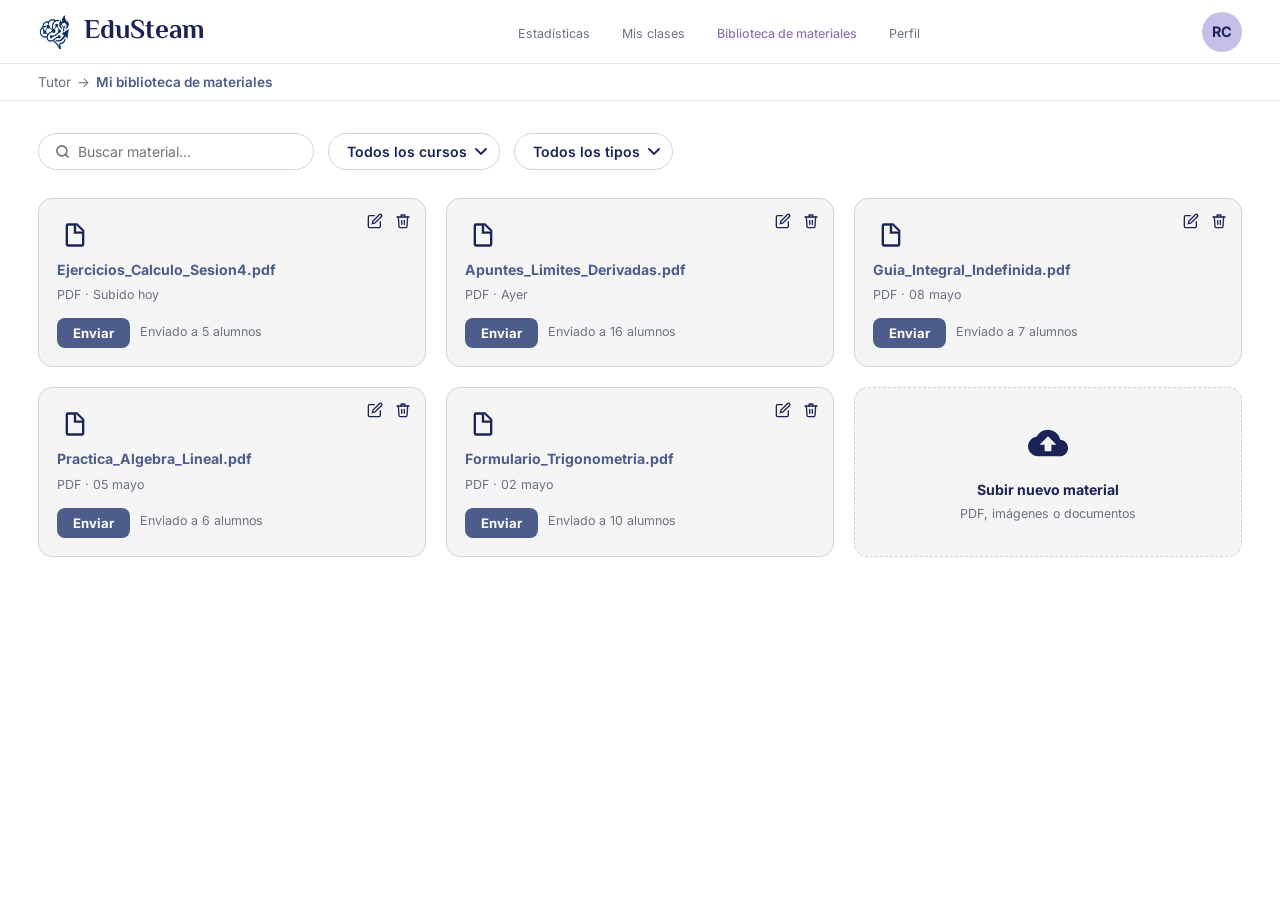
==== biblioteca_materiales.html @ fa5785ae "style: correccion de barra de navegacion" ====
<!DOCTYPE html>
<html lang="es">
<head>
  <meta charset="UTF-8"/>
  <meta name="viewport" content="width=device-width, initial-scale=1.0"/>
  <title>Mi Biblioteca - EduSteam</title>
  <link href="https://fonts.googleapis.com/css2?family=El+Messiri:wght@400;500;600;700&family=Inter:wght@400;500;600;700&display=swap" rel="stylesheet"/>
  <link rel="stylesheet" href="style.css"/>
  <style>
    body { background:#fff; }

    .app-nav {
      display:flex; align-items:center; justify-content:space-between;
      padding:0 clamp(20px,3vw,48px); height:64px;
      border-bottom:1px solid #e5e7eb; background:#fff;
    }
    .app-logo { display:flex; align-items:center; gap:10px; text-decoration:none; }
    .app-logo img { width:36px; height:36px; }
    .app-logo span { font-family:'El Messiri',sans-serif; font-size:1.7rem; font-weight:700; color:#1a2356; }
    .profile-dropdown {
      position:relative;
      display:inline-block;
    }
    .avatar-btn {
      width:40px; height:40px; border-radius:50%;
      background:#c7bfe8; border:none; cursor:pointer;
      font-family:'Inter',sans-serif; font-weight:700; font-size:.9rem; color:#1a2356;
    }
    .profile-menu {
      position:absolute;
      right:0;
      top:calc(100% + 10px);
      min-width:160px;
      background:#fff;
      border:1px solid #e5e7eb;
      border-radius:14px;
      box-shadow:0 16px 40px rgba(15, 23, 42, 0.12);
      overflow:hidden;
      z-index:20;
      display:none;
    }
    .profile-menu.active { display:block; }
    .profile-menu button {
      width:100%;
      border:none;
      background:transparent;
      text-align:left;
      padding:12px 16px;
      font-family:'Inter',sans-serif;
      font-size:.92rem;
      color:#1a2356;
      cursor:pointer;
    }
    .profile-menu button:hover {
      background:#f3f4f6;
    }
    .profile-menu .menu-title {
      font-size:.82rem;
      font-weight:700;
      color:#6b7280;
      padding:12px 16px 4px;
      border-bottom:1px solid #f3f4f6;
      background:#fff;
    }
    .breadcrumb {
      padding:10px clamp(20px,3vw,48px);
      font-size:.85rem; color:#6b7280;
      border-bottom:1px solid #e5e7eb;
    }
    .breadcrumb a { color:#6b7280; text-decoration:none; }
    .breadcrumb span { color:#4C5D8B; font-weight:600; }

    .page-body {
      padding:clamp(16px,2.5vw,36px) clamp(20px,3vw,48px);
    }

    /* filters */
    .filters {
      display:flex; gap:14px; align-items:center; margin-bottom:28px; flex-wrap:wrap;
    }
    .search-box {
      display:flex; align-items:center; gap:8px;
      border:1.5px solid #d1d5db; border-radius:99px;
      padding:9px 16px; background:#fff; min-width:220px;
    }
    .search-box input {
      border:none; outline:none; font-family:'Inter',sans-serif;
      font-size:.88rem; color:#6b7280; background:transparent; width:100%;
    }
    .search-box svg { color:#6b7280; flex-shrink:0; }

    .filter-select {
      border:1.5px solid #d1d5db; border-radius:99px;
      padding:9px 18px; font-family:'Inter',sans-serif;
      font-size:.88rem; font-weight:600; color:#1a2356;
      background:#fff; cursor:pointer; appearance:none;
      padding-right:32px;
      background-image:url("data:image/svg+xml,%3Csvg xmlns='http://www.w3.org/2000/svg' width='12' height='8' fill='none'%3E%3Cpath d='M1 1l5 5 5-5' stroke='%231a2356' stroke-width='1.8' stroke-linecap='round'/%3E%3C/svg%3E");
      background-repeat:no-repeat; background-position:right 12px center;
      outline:none;
    }

    /* grid */
    .materials-grid {
      display:grid; grid-template-columns:repeat(3,1fr); gap:20px;
    }

    .mat-card {
      border:1.5px solid #d1d5db; border-radius:14px;
      padding:18px; background:#F5F5F5;
      position:relative; min-height:160px;
      display:flex; flex-direction:column; gap:8px;
    }

    .mat-actions {
      position:absolute; top:12px; right:12px;
      display:flex; gap:8px;
    }
    .mat-actions button {
      background:none; border:none; cursor:pointer; padding:2px;
      color:#1a2356; font-size:1rem;
    }

    .mat-icon {
      width:36px; height:36px; display:flex; align-items:center;
      justify-content:center; color:#1a2356;
    }

    .mat-name {
      font-size:.88rem; font-weight:700; color:#4C5D8B;
      word-break:break-all; line-height:1.3;
    }
    .mat-meta { font-size:.78rem; color:#6b7280; }

    .btn-enviar {
      display:inline-flex; align-items:center; gap:6px;
      background:#4C5D8B; color:#fff;
      border:none; border-radius:8px;
      padding:7px 16px; font-size:.82rem; font-weight:700;
      cursor:pointer; font-family:'Inter',sans-serif;
      margin-top:4px; width:fit-content;
    }
    .btn-enviar:hover { background:#1a2356; }

    .mat-sent { font-size:.78rem; color:#6b7280; }

    /* upload card */
    .mat-card.upload {
      background:#F5F5F5; border-style:dashed;
      align-items:center; justify-content:center;
      cursor:pointer; text-align:center;
    }
    .upload-icon { color:#1a2356; margin-bottom:6px; }
    .upload-title { font-size:.88rem; font-weight:700; color:#1a2356; }
    .upload-sub { font-size:.78rem; color:#6b7280; }

    @media(max-width:900px){ .materials-grid { grid-template-columns:1fr 1fr; } }
    @media(max-width:580px){ .materials-grid { grid-template-columns:1fr; } }
  </style>
</head>
<body>

  <nav class="app-nav">
    <a class="app-logo" href="index.html">
      <img src="images/logo.png" alt="EduSteam">
      <span>EduSteam</span>

      <div class="bc">
      <ul class="nav-links">
      <li><a href="estadisticas_tutor.html">Estadísticas</a></li>
      <li><a href="clases_tutor.html">Mis clases</a></li>
      <li><a href="biblioteca_materiales.html" class="active">Biblioteca de materiales</a></li>
      <li><a href="perfil_usuario.html">Perfil</a></li>
      </ul>
      </div>

    </a>
    <div class="profile-dropdown">
      <button class="avatar-btn" id="profileButton" aria-haspopup="true" aria-expanded="false">RC</button>
      <div class="profile-menu" id="profileMenu" role="menu" aria-label="Opciones de perfil">
        <div class="menu-title">Seleccionar perfil</div>
        <button type="button" data-profile="Estudiante">Estudiante</button>
        <button type="button" data-profile="Tutor">Tutor</button>
        <button type="button" data-profile="Padre de Familia">Padre de Familia</button>
      </div>
    </div>
  </nav>

  <div class="breadcrumb">
    <a href="buscar_tutores.html">Tutor</a> → <span>Mi biblioteca de materiales</span>
  </div>

  

  <div class="page-body">

    <!-- FILTERS -->
    <div class="filters">
      <div class="search-box">
        <svg width="15" height="15" viewBox="0 0 24 24" fill="none" stroke="currentColor" stroke-width="2.5" stroke-linecap="round">
          <circle cx="11" cy="11" r="8"/><line x1="21" y1="21" x2="16.65" y2="16.65"/>
        </svg>
        <input type="text" placeholder="Buscar material..." oninput="filterCards(this.value)">
      </div>
      <select class="filter-select">
        <option>Todos los cursos</option>
        <option>Cálculo</option>
        <option>Álgebra</option>
        <option>Trigonometría</option>
      </select>
      <select class="filter-select">
        <option>Todos los tipos</option>
        <option>PDF</option>
        <option>Imagen</option>
        <option>Documento</option>
      </select>
    </div>

    <!-- GRID -->
    <div class="materials-grid" id="grid">

      <div class="mat-card" data-name="ejercicios calculo sesion4">
        <div class="mat-actions">
          <button title="Editar" onclick="editarMaterial(this)">
            <svg width="16" height="16" viewBox="0 0 24 24" fill="none" stroke="currentColor" stroke-width="2" stroke-linecap="round"><path d="M11 4H4a2 2 0 0 0-2 2v14a2 2 0 0 0 2 2h14a2 2 0 0 0 2-2v-7"/><path d="M18.5 2.5a2.121 2.121 0 0 1 3 3L12 15l-4 1 1-4 9.5-9.5z"/></svg>
          </button>
          <button title="Eliminar" onclick="eliminarMaterial(this)">
            <svg width="16" height="16" viewBox="0 0 24 24" fill="none" stroke="currentColor" stroke-width="2" stroke-linecap="round"><polyline points="3 6 5 6 21 6"/><path d="M19 6l-1 14a2 2 0 0 1-2 2H8a2 2 0 0 1-2-2L5 6"/><path d="M10 11v6M14 11v6"/><path d="M9 6V4a1 1 0 0 1 1-1h4a1 1 0 0 1 1 1v2"/></svg>
          </button>
        </div>
        <div class="mat-icon">
          <svg width="28" height="28" viewBox="0 0 24 24" fill="currentColor"><path d="M14 2H6a2 2 0 0 0-2 2v16a2 2 0 0 0 2 2h12a2 2 0 0 0 2-2V8l-6-6zm-1 1.5L18.5 9H13V3.5zM6 20V4h5v7h7v9H6z"/></svg>
        </div>
        <div class="mat-name">Ejercicios_Calculo_Sesion4.pdf</div>
        <div class="mat-meta">PDF · Subido hoy</div>
        <div style="display:flex;align-items:center;gap:10px;margin-top:4px;">
          <button class="btn-enviar">Enviar</button>
          <span class="mat-sent">Enviado a 5 alumnos</span>
        </div>
      </div>

      <div class="mat-card" data-name="apuntes limites derivadas">
        <div class="mat-actions">
          <button title="Editar" onclick="editarMaterial(this)">
            <svg width="16" height="16" viewBox="0 0 24 24" fill="none" stroke="currentColor" stroke-width="2" stroke-linecap="round"><path d="M11 4H4a2 2 0 0 0-2 2v14a2 2 0 0 0 2 2h14a2 2 0 0 0 2-2v-7"/><path d="M18.5 2.5a2.121 2.121 0 0 1 3 3L12 15l-4 1 1-4 9.5-9.5z"/></svg>
          </button>
          <button title="Eliminar" onclick="eliminarMaterial(this)">
            <svg width="16" height="16" viewBox="0 0 24 24" fill="none" stroke="currentColor" stroke-width="2" stroke-linecap="round"><polyline points="3 6 5 6 21 6"/><path d="M19 6l-1 14a2 2 0 0 1-2 2H8a2 2 0 0 1-2-2L5 6"/><path d="M10 11v6M14 11v6"/><path d="M9 6V4a1 1 0 0 1 1-1h4a1 1 0 0 1 1 1v2"/></svg>
          </button>
        </div>
        <div class="mat-icon">
          <svg width="28" height="28" viewBox="0 0 24 24" fill="currentColor"><path d="M14 2H6a2 2 0 0 0-2 2v16a2 2 0 0 0 2 2h12a2 2 0 0 0 2-2V8l-6-6zm-1 1.5L18.5 9H13V3.5zM6 20V4h5v7h7v9H6z"/></svg>
        </div>
        <div class="mat-name">Apuntes_Limites_Derivadas.pdf</div>
        <div class="mat-meta">PDF · Ayer</div>
        <div style="display:flex;align-items:center;gap:10px;margin-top:4px;">
          <button class="btn-enviar">Enviar</button>
          <span class="mat-sent">Enviado a 16 alumnos</span>
        </div>
      </div>

      <div class="mat-card" data-name="guia integral indefinida">
        <div class="mat-actions">
          <button title="Editar">
            <svg width="16" height="16" viewBox="0 0 24 24" fill="none" stroke="currentColor" stroke-width="2" stroke-linecap="round"><path d="M11 4H4a2 2 0 0 0-2 2v14a2 2 0 0 0 2 2h14a2 2 0 0 0 2-2v-7"/><path d="M18.5 2.5a2.121 2.121 0 0 1 3 3L12 15l-4 1 1-4 9.5-9.5z"/></svg>
          </button>
          <button title="Eliminar">
            <svg width="16" height="16" viewBox="0 0 24 24" fill="none" stroke="currentColor" stroke-width="2" stroke-linecap="round"><polyline points="3 6 5 6 21 6"/><path d="M19 6l-1 14a2 2 0 0 1-2 2H8a2 2 0 0 1-2-2L5 6"/><path d="M10 11v6M14 11v6"/><path d="M9 6V4a1 1 0 0 1 1-1h4a1 1 0 0 1 1 1v2"/></svg>
          </button>
        </div>
        <div class="mat-icon">
          <svg width="28" height="28" viewBox="0 0 24 24" fill="currentColor"><path d="M14 2H6a2 2 0 0 0-2 2v16a2 2 0 0 0 2 2h12a2 2 0 0 0 2-2V8l-6-6zm-1 1.5L18.5 9H13V3.5zM6 20V4h5v7h7v9H6z"/></svg>
        </div>
        <div class="mat-name">Guia_Integral_Indefinida.pdf</div>
        <div class="mat-meta">PDF · 08 mayo</div>
        <div style="display:flex;align-items:center;gap:10px;margin-top:4px;">
          <button class="btn-enviar">Enviar</button>
          <span class="mat-sent">Enviado a 7 alumnos</span>
        </div>
      </div>

      <div class="mat-card" data-name="practica algebra lineal">
        <div class="mat-actions">
          <button title="Editar" onclick="editarMaterial(this)">
            <svg width="16" height="16" viewBox="0 0 24 24" fill="none" stroke="currentColor" stroke-width="2" stroke-linecap="round"><path d="M11 4H4a2 2 0 0 0-2 2v14a2 2 0 0 0 2 2h14a2 2 0 0 0 2-2v-7"/><path d="M18.5 2.5a2.121 2.121 0 0 1 3 3L12 15l-4 1 1-4 9.5-9.5z"/></svg>
          </button>
          <button title="Eliminar" onclick="eliminarMaterial(this)">
            <svg width="16" height="16" viewBox="0 0 24 24" fill="none" stroke="currentColor" stroke-width="2" stroke-linecap="round"><polyline points="3 6 5 6 21 6"/><path d="M19 6l-1 14a2 2 0 0 1-2 2H8a2 2 0 0 1-2-2L5 6"/><path d="M10 11v6M14 11v6"/><path d="M9 6V4a1 1 0 0 1 1-1h4a1 1 0 0 1 1 1v2"/></svg>
          </button>
        </div>
        <div class="mat-icon">
          <svg width="28" height="28" viewBox="0 0 24 24" fill="currentColor"><path d="M14 2H6a2 2 0 0 0-2 2v16a2 2 0 0 0 2 2h12a2 2 0 0 0 2-2V8l-6-6zm-1 1.5L18.5 9H13V3.5zM6 20V4h5v7h7v9H6z"/></svg>
        </div>
        <div class="mat-name">Practica_Algebra_Lineal.pdf</div>
        <div class="mat-meta">PDF · 05 mayo</div>
        <div style="display:flex;align-items:center;gap:10px;margin-top:4px;">
          <button class="btn-enviar">Enviar</button>
          <span class="mat-sent">Enviado a 6 alumnos</span>
        </div>
      </div>

      <div class="mat-card" data-name="formulario trigonometria">
        <div class="mat-actions">
          <button title="Editar" onclick="editarMaterial(this)">
            <svg width="16" height="16" viewBox="0 0 24 24" fill="none" stroke="currentColor" stroke-width="2" stroke-linecap="round"><path d="M11 4H4a2 2 0 0 0-2 2v14a2 2 0 0 0 2 2h14a2 2 0 0 0 2-2v-7"/><path d="M18.5 2.5a2.121 2.121 0 0 1 3 3L12 15l-4 1 1-4 9.5-9.5z"/></svg>
          </button>
          <button title="Eliminar" onclick="eliminarMaterial(this)">
            <svg width="16" height="16" viewBox="0 0 24 24" fill="none" stroke="currentColor" stroke-width="2" stroke-linecap="round"><polyline points="3 6 5 6 21 6"/><path d="M19 6l-1 14a2 2 0 0 1-2 2H8a2 2 0 0 1-2-2L5 6"/><path d="M10 11v6M14 11v6"/><path d="M9 6V4a1 1 0 0 1 1-1h4a1 1 0 0 1 1 1v2"/></svg>
          </button>
        </div>
        <div class="mat-icon">
          <svg width="28" height="28" viewBox="0 0 24 24" fill="currentColor"><path d="M14 2H6a2 2 0 0 0-2 2v16a2 2 0 0 0 2 2h12a2 2 0 0 0 2-2V8l-6-6zm-1 1.5L18.5 9H13V3.5zM6 20V4h5v7h7v9H6z"/></svg>
        </div>
        <div class="mat-name">Formulario_Trigonometria.pdf</div>
        <div class="mat-meta">PDF · 02 mayo</div>
        <div style="display:flex;align-items:center;gap:10px;margin-top:4px;">
          <button class="btn-enviar">Enviar</button>
          <span class="mat-sent">Enviado a 10 alumnos</span>
        </div>
      </div>

      <!-- upload card -->
      <div class="mat-card upload" onclick="document.getElementById('fileInput').click()">
        <div class="upload-icon">
          <svg width="40" height="40" viewBox="0 0 24 24" fill="currentColor">
            <path d="M19.35 10.04A7.49 7.49 0 0 0 12 4C9.11 4 6.6 5.64 5.35 8.04A5.994 5.994 0 0 0 0 14c0 3.31 2.69 6 6 6h13c2.76 0 5-2.24 5-5 0-2.64-2.05-4.78-4.65-4.96zM14 13v4h-4v-4H7l5-5 5 5h-3z"/>
          </svg>
        </div>
        <div class="upload-title">Subir nuevo material</div>
        <div class="upload-sub">PDF, imágenes o documentos</div>
        <input type="file" id="fileInput" style="display:none" accept=".pdf,.doc,.docx,.jpg,.png">
      </div>

    </div>
  </div>

  <script>
    function filterCards(q) {
      document.querySelectorAll('.mat-card:not(.upload)').forEach(card => {
        const name = card.dataset.name || '';
        card.style.display = name.includes(q.toLowerCase()) ? '' : 'none';
      });
    }
    function editarMaterial(btn) {
      const card = btn.closest('.mat-card');
      const nameEl = card.querySelector('.mat-name');
      const nuevo = prompt('Nuevo nombre:', nameEl.textContent);
      if (nuevo && nuevo.trim()) nameEl.textContent = nuevo.trim();
    }
    function eliminarMaterial(btn) {
      const card = btn.closest('.mat-card');
      const nombre = card.querySelector('.mat-name').textContent;
      if (confirm('¿Eliminar "' + nombre + '"?')) {
        card.style.transition = 'opacity .3s';
        card.style.opacity = '0';
        setTimeout(() => card.remove(), 300);
      }
    }

    const profileButton = document.getElementById('profileButton');
    const profileMenu = document.getElementById('profileMenu');

    if (profileButton && profileMenu) {
      profileButton.addEventListener('click', (event) => {
        event.stopPropagation();
        const expanded = profileButton.getAttribute('aria-expanded') === 'true';
        profileButton.setAttribute('aria-expanded', String(!expanded));
        profileMenu.classList.toggle('active');
      });

      const profileItems = profileMenu.querySelectorAll('button[data-profile]');
      profileItems.forEach((item) => {
        item.addEventListener('click', selectProfile);
      });

      document.addEventListener('click', (event) => {
        if (!profileMenu.classList.contains('active')) return;
        if (!profileButton.contains(event.target) && !profileMenu.contains(event.target)) {
          profileMenu.classList.remove('active');
          profileButton.setAttribute('aria-expanded', 'false');
        }
      });
    }

    function selectProfile(event) {
      const profile = event.currentTarget.dataset.profile;
      if (!profile) return;
      const targetPages = {
        'Estudiante': 'progreso.html',
        'Tutor': 'estadisticas_tutor.html',
        'Padre de Familia': 'seguimiento_padre.html'
      };
      profileMenu.classList.remove('active');
      profileButton.setAttribute('aria-expanded', 'false');
      const targetPage = targetPages[profile];
      if (targetPage) {
        window.location.href = targetPage;
      }
    }
  </script>

</body>
</html>
---- style.css ----
*, *::before, *::after {
    box-sizing: border-box;
    margin: 0;
    padding: 0;
}

body {
    font-family: 'Inter', sans-serif;
    background: #fff;
    color: #1a2356;
}

    *, *::before, *::after { box-sizing: border-box; margin: 0; padding: 0; }

    body {
      font-family: 'Inter', sans-serif;
      background: #fff;
      color: #1a2356;
    }

    /* ─── NAVBAR ─── */
    nav {
      display: flex;
      align-items: center;
      justify-content: space-between;
      padding: 0 clamp(24px, 3.5vw, 80px);
      height: clamp(60px, 5vh, 80px);
      border-bottom: 1px solid #e5e7eb;
      background: #fff;
    }

    .logo {
      display: flex;
      align-items: center;
      gap: clamp(8px, 0.6vw, 14px);
      text-decoration: none;
    }

    .logo-icon {
      width: clamp(32px, 2.5vw, 52px);
      height: clamp(32px, 2.5vw, 52px);
    }

    .logo-text {
      font-family: 'El Messiri', sans-serif;
      font-size: clamp(2rem, 2vw, 2.2rem);
      font-weight: 700;
      color: #1a2356;
    }

    .nav-links {
      display: flex;
      align-items: center;
      gap: clamp(20px, 2.5vw, 52px);
      list-style: none;
    }

    .nav-links a {
      text-decoration: none;
      font-size: clamp(0.78rem, 0.85vw, 1.05rem);
      font-weight: 400;
      color: #6b7280;
      transition: color .2s;
    }

    .nav-links a.active { color: #9176AB; font-weight: 500; }
    .nav-links a:hover { color: #1a2356; }

    .btn-login {
      background: #4C5D8B;
      color: #fff;
      border: none;
      padding: clamp(8px, 0.6vw, 14px) clamp(16px, 1.5vw, 34px);
      border-radius: clamp(6px, 0.5vw, 10px);
      font-size: clamp(0.78rem, 0.85vw, 1.05rem);
      font-weight: 500;
      cursor: pointer;
      font-family: 'Inter', sans-serif;
    }

    /* ─── HERO SECTION ─── */
    .hero-section {
      display: flex;
      align-items: flex-start;
      padding: clamp(28px, 3.5vw, 72px) clamp(24px, 3.5vw, 80px) clamp(16px, 1.8vw, 36px);
      gap: clamp(20px, 2.5vw, 56px);
    }

    .hero-text {
      flex: 0 0 auto;
      width: 48%;
      padding-top: clamp(10px, 1.2vw, 28px);
    }

    .hero-line1 {
      font-family: 'El Messiri', sans-serif;
      font-size: clamp(1.5rem, 4vw, 7rem);
      font-weight: 700;
      color: #4C5D8B;
      line-height: 1.1;
      display: block;
    }

    .hero-line2 {
      font-family: 'El Messiri', sans-serif;
      font-size: clamp(7rem, 8vw, 9rem);
      font-weight: 900;
      color: #1B1E47;
      line-height: 0.95;
      display: block;
    }

    .hero-line3 {
      font-family: 'El Messiri', sans-serif;
      font-size: clamp(1.5rem, 4vw, 7rem);
      font-weight: 700;
      color: #4C5D8B;
      line-height: 1.15;
      display: block;
    }

    .hero-line4 {
      font-family: 'El Messiri', sans-serif;
      font-size: clamp(1.5rem, 4vw, 7rem);
      font-weight: 700;
      color: #4C5D8B;
      line-height: 1.15;
      display: block;
    }

    .hero-line5 {
      font-family: 'El Messiri', sans-serif;
      font-size: clamp(7rem, 8vw, 9rem);
      font-weight: 900;
      color: #1B1E47;
      line-height: 1.0;
      display: block;
    }

    .hero-image-wrap {
      flex: 1;
      border-radius: clamp(12px, 1.2vw, 24px);
      overflow: hidden;
    }

    .hero-image-wrap img {
      width: 100%;
      height: clamp(260px, 30vw, 540px);
      object-fit: cover;
      display: block;
      border-radius: clamp(12px, 1.2vw, 24px);
    }

    /* ─── BUTTON ROW ─── */
    .btn-row {
      display: flex;
      justify-content: flex-end;
      padding: clamp(10px, 1vw, 20px) clamp(24px, 3.5vw, 80px) clamp(20px, 2vw, 40px);
    }

    .btn-encontrar {
      background: #9176AB;
      color: #fff;
      border: none;
      padding: clamp(10px, 0.8vw, 18px) clamp(32px, 4vw, 80px);
      border-radius: clamp(8px, 0.6vw, 13px);
      font-size: clamp(0.85rem, 0.9vw, 1.15rem);
      font-weight: 400;
      cursor: pointer;
      font-family: 'Inter', sans-serif;
      letter-spacing: 0.01em;
    }

    /* ─── STATS ROW ─── */
    .stats-row {
      display: flex;
      gap: clamp(10px, 1vw, 22px);
      padding: 0 clamp(24px, 3.5vw, 80px) clamp(28px, 3vw, 64px);
    }
    .breadcrumb-row {
      padding: 20px 50px;
      display: flex;
      align-items: center;
      justify-content: space-between;
    }
    .stat-card {
      flex: 1;
      border: 1.5px solid #EDEDED;
      border-radius: clamp(8px, 0.8vw, 16px);
      padding: clamp(14px, 1.4vw, 28px) clamp(10px, 1vw, 20px);
      text-align: center;
      background: #EDEDED;
    }
    
    .breadcrumb-row {
      border-bottom: 0.5px solid #e2e2e2;
      padding-bottom: 15px;
      margin-bottom: 15px;
    }

    .stat-stars {
      font-size: clamp(1rem, 1.2vw, 1.7rem);
      color: #111;
      margin-bottom: clamp(4px, 0.4vw, 10px);
      display: block;
    }
    .stat-icon {
      font-size: clamp(1.2rem, 1.4vw, 2rem);
      margin-bottom: clamp(4px, 0.4vw, 10px);
      display: block;
      color: #1a2356;
    }

    .stat-icon svg {
      width: clamp(22px, 2vw, 38px);
      height: auto;
    }

    .stat-text {
      font-size: clamp(0.72rem, 0.78vw, 1rem);
      color: #1a2356;
      font-weight: 400;
      line-height: 1.4;
    }

    .stat-value {
      font-size: clamp(0.8rem, 0.9vw, 1.15rem);
      color: #1a2356;
      font-weight: 600;
      display: block;
      margin-bottom: 4px;
    }


    /* ─── RESPONSIVE: tablet ─── */
    @media (max-width: 900px) {
      .hero-section { flex-direction: column; }
      .hero-text { width: 100%; }
      .hero-image-wrap { width: 100%; }
      .stats-row { flex-wrap: wrap; }
      .stat-card { flex: 1 1 calc(50% - 10px); }
      .nav-links { display: none; }
    }

    /* ─── RESPONSIVE: mobile ─── */
    @media (max-width: 520px) {
      .stat-card { flex: 1 1 100%; }
    }

@media (max-width: 520px) {
    .stat-card {
        flex: 1 1 100%;
    }
}

/* ========================= */
/* CREAR CUENTA */
/* ========================= */

.main {
    flex: 1;
    display: flex;
    min-height: calc(100vh - clamp(56px, 5vh, 72px));
}

.left-panel {
    width: clamp(260px, 38%, 480px);
    background: #4C5D8B;
    display: flex;
    flex-direction: column;
    align-items: center;
    justify-content: center;
    padding: clamp(32px, 4vw, 64px) clamp(24px, 3vw, 48px);
    gap: clamp(16px, 2vw, 28px);
}

.left-logo-wrap {
    width: clamp(80px, 9vw, 130px);
    height: clamp(80px, 9vw, 130px);
    background: rgba(255,255,255,0.15);
    border-radius: 50%;
    display: flex;
    align-items: center;
    justify-content: center;
}

.left-logo-wrap img {
    width: 55%;
    height: 55%;
    object-fit: contain;
    opacity: 0.85;
}

.left-title {
    font-family: 'El Messiri', sans-serif;
    font-size: clamp(1.4rem, 2.2vw, 2.4rem);
    font-weight: 700;
    color: #fff;
    text-align: center;
    line-height: 1.2;
}

.left-desc {
    font-size: clamp(0.78rem, 0.9vw, 1rem);
    color: rgba(255,255,255,0.85);
    text-align: center;
    line-height: 1.6;
    max-width: 320px;
}

.right-panel {
    flex: 1;
    display: flex;
    align-items: center;
    justify-content: center;
    padding: clamp(24px, 3vw, 56px) clamp(24px, 4vw, 72px);
    background: #fff;
}

.form-container {
    width: 100%;
    max-width: 560px;
}

.form-title {
    font-family: 'El Messiri', sans-serif;
    font-size: clamp(1.6rem, 2.4vw, 2.6rem);
    font-weight: 700;
    color: #1a2356;
    margin-bottom: clamp(4px, 0.4vw, 8px);
}

.form-subtitle {
    font-size: clamp(0.8rem, 0.85vw, 1rem);
    color: #6b7280;
    margin-bottom: clamp(20px, 2.5vw, 36px);
}

.field-label {
    font-size: clamp(0.68rem, 0.72vw, 0.84rem);
    font-weight: 700;
    letter-spacing: 0.08em;
    color: #1a2356;
    text-transform: uppercase;
    margin-bottom: clamp(6px, 0.6vw, 10px);
    display: block;
}

.role-group {
    display: flex;
    gap: clamp(8px, 1vw, 16px);
    margin-bottom: clamp(18px, 2vw, 30px);
}

.role-btn {
    flex: 1;
    display: flex;
    flex-direction: column;
    align-items: center;
    gap: clamp(6px, 0.6vw, 10px);
    padding: clamp(10px, 1vw, 16px);
    border: 2px solid #d1d5db;
    border-radius: clamp(8px, 0.7vw, 12px);
    background: #fff;
    cursor: pointer;
    font-family: 'Inter', sans-serif;
    font-size: clamp(0.72rem, 0.78vw, 0.92rem);
    font-weight: 600;
    color: #1a2356;
    transition: 0.2s;
}

.role-btn.active {
    border-color: #1a2356;
    background: #f0f2f9;
}

.role-btn svg {
    width: clamp(20px, 1.8vw, 30px);
    height: clamp(20px, 1.8vw, 30px);
}

.field-group {
    margin-bottom: clamp(14px, 1.4vw, 22px);
}

.field-row {
    display: grid;
    grid-template-columns: 1fr 1fr;
    gap: clamp(10px, 1vw, 18px);
    margin-bottom: clamp(14px, 1.4vw, 22px);
}

.field-group input {
    width: 100%;
    background: #1B1E47;
    border: none;
    border-radius: clamp(6px, 0.5vw, 10px);
    padding: clamp(10px, 1vw, 16px);
    color: #fff;
    outline: none;
}

.btn-crear {
    display: block;
    margin: clamp(18px, 2vw, 28px) auto 0;
    background: #1B1E47;
    color: white;
    border: none;
    padding: clamp(12px, 1.1vw, 18px) clamp(40px, 5vw, 72px);
    border-radius: clamp(8px, 0.7vw, 12px);
    cursor: pointer;
    font-weight: 700;
}

.login-link {
    text-align: center;
    margin-top: 16px;
    color: #6b7280;
}

.login-link a {
    color: #1a2356;
    font-weight: 700;
    text-decoration: none;
}

.login-link a:hover {
    text-decoration: underline;
}

@media (max-width: 700px) {
    .left-panel {
        display: none;
    }

    .right-panel {
        padding: 24px 20px;
    }

    .field-row {
        grid-template-columns: 1fr;
    }
}

/* ===== LOGIN ===== */

.login-main{
    display:flex;
    min-height:calc(100vh - 80px);
}

.login-main .left-panel{
    width:38%;
    background:#4C5D8B;
    display:flex;
    flex-direction:column;
    justify-content:center;
    align-items:center;
    padding:40px;
}

.login-main .right-panel{
    flex:1;
    display:flex;
    justify-content:center;
    align-items:center;
    padding:40px;
}

.password-header{
    display:flex;
    justify-content:space-between;
    align-items:center;
    margin-bottom:8px;
}

.forgot-password{
    color:#9176AB;
    text-decoration:none;
    font-size:14px;
    font-weight:600;
}

.remember-row{
    margin-top:15px;
}

.remember-label{
    display:flex;
    align-items:center;
    gap:8px;
    font-size:15px;
}

.button-container{
    display:flex;
    justify-content:center;
    margin-top:25px;
}

.btn-login-page{
    background:#1B1E47;
    color:white;
    border:none;
    padding:14px 60px;
    border-radius:10px;
    cursor:pointer;
    font-weight:700;
    font-size:16px;
}

.divider{
    display:flex;
    align-items:center;
    gap:15px;
    margin:35px 0;
}

.divider span{
    flex:1;
    height:1px;
    background:#d1d5db;
}

.divider p{
    color:#777;
    font-weight:600;
}

.social-login{
    display:flex;
    justify-content:center;
    gap:15px;
}

.social-btn{
    width:180px;
    height:50px;
    border:1px solid #d1d5db;
    border-radius:10px;
    background:white;
    display:flex;
    align-items:center;
    justify-content:center;
    gap:10px;
    cursor:pointer;
    font-size:16px;
    font-weight:600;
}

.social-btn img{
    width:22px;
    height:22px;
}

.register-link{
    text-align:center;
    margin-top:30px;
    color:#777;
    font-size:16px;
}

.register-link a{
    color:#9176AB;
    font-weight:700;
    text-decoration:none;
}

/* ========================= */
/* RECUPERAR CONTRASEÑA */
/* ========================= */

.recovery-container{
    max-width:650px;
}

.recovery-alert{
    margin-top:30px;
    background:#F2F2F2;
    border:1px solid #4d4d4d;
    border-radius:16px;
    padding:20px 28px;
    text-align:center;
    color:#8A8A8A;
    font-size:15px;
    font-weight:600;
    line-height:1.4;
    width:100%;
}

.recovery-icon{
    width:80px;
    height:80px;
    background:#D8DEE9;
    border-radius:50%;
    display:flex;
    justify-content:center;
    align-items:center;
    margin-bottom:28px;
}

.recovery-icon img{
    width:42px;
    height:42px;
    object-fit:contain;
}

.recovery-title{
    font-family:'El Messiri', sans-serif;
    font-size:clamp(2rem,2.5vw,3rem);
    font-weight:700;
    color:#4C5D8B;
    margin-bottom:6px;
}

.recovery-subtitle{
    color:#6b7280;
    font-size:1rem;
    margin-bottom:36px;
    font-weight:500;
}

.recovery-input{
    width:100%;
    height:48px;
    border:none;
    background:#1B1E47;
    border-radius:10px;
    color:#fff;
    padding:0 16px;
    outline:none;
}

.recovery-btn-container{
    display:flex;
    justify-content:center;
    margin-top:22px;
}

.btn-recovery{
    background:#1B1E47;
    color:#fff;
    border:none;
    border-radius:10px;
    padding:14px 32px;
    font-size:1rem;
    font-weight:700;
    cursor:pointer;
    font-family:'Inter', sans-serif;
}

.recovery-message{
    margin-top:30px;
    border:1px solid #2f2f2f;
    border-radius:16px;
    padding:18px 24px;
    text-align:center;
    color:#7a7a7a;
    font-weight:600;
    line-height:1.4;
}

.recovery-message a{
    color:#9176AB;
    text-decoration:none;
    font-weight:700;
}

.back-login{
    display:block;
    text-align:center;
    margin-top:40px;
    text-decoration:none;
    color:#9176AB;
    font-size:1.05rem;
    font-weight:700;
}

.back-login:hover{
    text-decoration:underline;
}

/* TABLET */

@media (max-width:900px){

    .recovery-container{
        max-width:100%;
    }

}

/* MOBILE */

@media (max-width:700px){

    .recovery-title{
        font-size:2rem;
    }

    .recovery-message{
        padding:16px;
    }

    .back-login{
        margin-top:30px;
    }

}

/* ========================= */
/* SOBRE NOSOTROS */
/* ========================= */

.about-hero{
    background:#58679B;
    padding:40px 20px 28px;
    text-align:center;
}

.about-tag{
    color:white;
    font-family:'El Messiri',sans-serif;
    font-size:1.6rem;
    font-weight:700;
}

.about-title{
    color:white;
    font-family:'El Messiri',sans-serif;
    font-size:clamp(3rem,5vw,4.5rem);
    font-weight:700;
    line-height:1;
    margin-top:5px;
}

.about-description{
    max-width:850px;
    margin:22px auto 0;
    color:white;
    font-size:1rem;
    font-weight:700;
    line-height:1.4;
}

.about-content{
    display:grid;
    grid-template-columns:1fr 1fr;
    gap:80px;
    padding:40px;
}

.about-card{
    background:#F1F1F1;
    border:1px solid #2d2d2d;
    border-radius:20px;
    padding:28px;
}

.about-card h2{
    color:#4C5D8B;
    font-size:3rem;
    font-family:'El Messiri',sans-serif;
    margin-bottom:10px;
}

.about-card p{
    font-size:1rem;
    font-weight:700;
    color:#2c2c2c;
    text-align:justify;
    line-height:1.4;
}

.team-section{
    padding:0 40px 30px;
}

.team-title{
    font-size:2.2rem;
    font-weight:700;
    margin-bottom:20px;
    color:#2d2d2d;
}

.team-grid{
    display:flex;
    justify-content:space-between;
    gap:20px;
    flex-wrap:wrap;
}

.team-card{
    width:180px;
    height:135px;
    border:1px solid #2d2d2d;
    border-radius:16px;
    background:#F5F5F5;
    display:flex;
    flex-direction:column;
    align-items:center;
    justify-content:center;
}

.team-avatar{
    width:95px;
    height:95px;
    border-radius:50%;
    background:#D7DDE8;
    display:flex;
    align-items:center;
    justify-content:center;
    color:#58679B;
    font-size:2.4rem;
    font-weight:700;
    margin-bottom:5px;
}

.team-card h3{
    color:#4C5D8B;
    font-size:0.9rem;
    text-align:center;
    font-weight:700;
}

/* TABLET */

@media (max-width:900px){

    .about-content{
        grid-template-columns:1fr;
        gap:25px;
    }

    .team-grid{
        justify-content:center;
    }
}

/* MOBILE */

@media (max-width:600px){

    .about-title{
        font-size:2.7rem;
    }

    .about-card h2{
        font-size:2rem;
    }

    .about-content{
        padding:20px;
    }

    .team-section{
        padding:20px;
    }

    .team-card{
        width:100%;
        max-width:220px;
    }
}


/* ========================= */
/* FUNCIONES */
/* ========================= */

.features-hero{
    background:#58679B;
    text-align:center;
    padding:30px 20px 50px;
}

.features-tag{
    color:white;
    font-family:'El Messiri',sans-serif;
    font-size:1.8rem;
    font-weight:700;
}

.features-title{
    color:white;
    font-family:'El Messiri',sans-serif;
    font-size:4rem;
    font-weight:700;
    line-height:1;
    margin-top:8px;
}

.features-description{
    max-width:800px;
    margin:24px auto 0;
    color:white;
    font-size:1rem;
    font-weight:700;
    line-height:1.4;
}

.features-grid{
    display:grid;
    grid-template-columns:repeat(3,1fr);
    gap:40px 60px;
    padding:22px 35px 35px;
}

.feature-card{
    background:#F2F2F2;
    border:1px solid #2d2d2d;
    border-radius:18px;
    padding:18px;
    min-height:220px;
}

.feature-icon{
    width:60px;
    height:60px;
    border-radius:50%;
    background:#D7DDE8;
    display:flex;
    justify-content:center;
    align-items:center;
    font-size:28px;
    margin-bottom:15px;
}

.feature-icon img{
    width:60px;
    height:60px;
    object-fit:contain;
}

.feature-card h2{
    color:#4C5D8B;
    font-family:'El Messiri',sans-serif;
    font-size:2rem;
    line-height:1.1;
    margin-bottom:12px;
}

.feature-card p{
    color:#3d3d3d;
    font-size:1rem;
    font-weight:700;
    line-height:1.25;
    text-align:justify;
}

/* TABLET */

@media (max-width:1000px){

    .features-grid{
        grid-template-columns:1fr 1fr;
    }

}

/* MOBILE */

@media (max-width:700px){

    .features-grid{
        grid-template-columns:1fr;
        gap:20px;
    }

    .features-title{
        font-size:2.8rem;
    }

    .feature-card h2{
        font-size:1.7rem;
    }

}


.role-btn{
    position:relative;
}

.role-tooltip{
    position:absolute;
    bottom:calc(100% + 12px);
    left:50%;
    transform:translateX(-50%);
    width:220px;
    background:#1B1E47;
    color:white;
    padding:10px 12px;
    border-radius:8px;
    font-size:12px;
    line-height:1.4;
    font-weight:500;
    text-align:center;
    opacity:0;
    visibility:hidden;
    transition:0.25s ease;
    pointer-events:none;
    z-index:999;
}

.role-tooltip::after{
    content:"";
    position:absolute;
    top:100%;
    left:50%;
    transform:translateX(-50%);
    border-width:6px;
    border-style:solid;
    border-color:#1B1E47 transparent transparent transparent;
}

.role-btn:hover .role-tooltip{
    opacity:1;
    visibility:visible;
}




















/* ----------------------------------------- PANTALLA 7 --------------------------------
/* ═══════════════════════════════════════════════
   tutores.css  —  SOLO AGREGAR al style.css base
   ═══════════════════════════════════════════════ */

/* ─── LAYOUT PRINCIPAL ─── */
.search-main {
  padding: clamp(28px, 3vw, 56px) clamp(24px, 3.5vw, 80px);
}

.search-title {
  font-family: 'El Messiri', sans-serif;
  font-size: clamp(1.6rem, 2.5vw, 2.2rem);
  font-weight: 700;
  color: #1a2356;
  margin-bottom: clamp(16px, 1.8vw, 28px);
}

/* ─── BARRA DE BÚSQUEDA ─── */
.search-bar-wrap {
  display: flex;
  align-items: center;
  gap: 12px;
  margin-bottom: clamp(14px, 1.4vw, 22px);
}

.search-bar {
  flex: 1;
  display: flex;
  align-items: center;
  background: #fff;
  border: 1.5px solid #e5e7eb;
  border-radius: clamp(8px, 0.7vw, 14px);
  padding: clamp(10px, 0.9vw, 16px) clamp(14px, 1.2vw, 22px) clamp(10px, 0.9vw, 16px) clamp(40px, 3.5vw, 52px);
  font-family: 'Inter', sans-serif;
  font-size: clamp(0.82rem, 0.9vw, 1rem);
  color: #6b7280;
  outline: none;
  box-shadow: 0 1px 4px rgba(0,0,0,0.04);
  background-image: none;
}

.search-bar:focus {
  border-color: #9176AB;
}

/* el icono de lupa va superpuesto */
.search-bar-wrap {
  position: relative;
}

.search-icon {
  position: absolute;
  left: clamp(12px, 1.1vw, 18px);
  pointer-events: none;
  z-index: 1;
}

.filter-btn {
  flex-shrink: 0;
  width: clamp(40px, 3.5vw, 52px);
  height: clamp(40px, 3.5vw, 52px);
  border: 1.5px solid #e5e7eb;
  border-radius: clamp(8px, 0.7vw, 12px);
  background: #fff;
  display: flex;
  align-items: center;
  justify-content: center;
  cursor: pointer;
  transition: border-color .2s;
}

.filter-btn:hover { border-color: #9176AB; }

/* ─── FILTROS ACTIVOS ─── */
.filters-row {
  display: flex;
  align-items: center;
  flex-wrap: wrap;
  gap: clamp(6px, 0.6vw, 12px);
  margin-bottom: clamp(20px, 2vw, 36px);
}

.filters-label {
  font-size: clamp(0.78rem, 0.82vw, 0.95rem);
  color: #6b7280;
  font-weight: 400;
  margin-right: 4px;
}

.filter-chip {
  display: inline-flex;
  align-items: center;
  gap: 6px;
  background: #e8e3f0;
  color: #1a2356;
  font-size: clamp(0.75rem, 0.8vw, 0.92rem);
  font-weight: 500;
  padding: 5px 12px;
  border-radius: 999px;
  transition: opacity .25s, transform .25s;
}

.chip-close {
  background: none;
  border: none;
  cursor: pointer;
  font-size: 1rem;
  color: #4C5D8B;
  line-height: 1;
  padding: 0;
  margin-left: 2px;
}

.filter-chip.removing {
  opacity: 0;
  transform: scale(0.85);
}

/* ─── GRID DE CARDS ─── */
.tutors-grid {
  display: grid;
  grid-template-columns: repeat(3, 1fr);
  gap: clamp(14px, 1.4vw, 24px);
}

/* ─── TUTOR CARD ─── */
.tutor-card {
  background: #fff;
  border: 1.5px solid #e5e7eb;
  border-radius: clamp(10px, 1vw, 18px);
  padding: clamp(14px, 1.4vw, 22px);
  display: flex;
  flex-direction: column;
  gap: clamp(8px, 0.8vw, 12px);
  transition: box-shadow .2s;
}

.tutor-card:hover {
  box-shadow: 0 4px 18px rgba(145, 118, 171, 0.13);
}

.tutor-card--highlighted {
  border-color: #4C5D8B;
  border-width: 2px;
}

/* Header de card */
.card-header {
  display: flex;
  align-items: center;
  gap: clamp(10px, 1vw, 16px);
}

.card-avatar {
  width: clamp(38px, 3.5vw, 52px);
  height: clamp(38px, 3.5vw, 52px);
  border-radius: 50%;
  display: flex;
  align-items: center;
  justify-content: center;
  font-family: 'El Messiri', sans-serif;
  font-weight: 700;
  font-size: clamp(0.85rem, 1vw, 1.1rem);
  color: #1a2356;
  flex-shrink: 0;
}

.card-info {
  display: flex;
  flex-direction: column;
  gap: 2px;
}

.card-name {
  font-family: 'El Messiri', sans-serif;
  font-size: clamp(0.9rem, 1vw, 1.1rem);
  font-weight: 700;
  color: #1a2356;
}

.card-subject {
  font-size: clamp(0.72rem, 0.78vw, 0.88rem);
  color: #6b7280;
}

/* Rating */
.card-rating {
  display: flex;
  align-items: center;
  justify-content: space-between;
}

.stars {
  color: #f5a623;
  font-size: clamp(0.85rem, 0.9vw, 1.05rem);
  letter-spacing: 1px;
}

.reviews {
  font-size: clamp(0.7rem, 0.75vw, 0.88rem);
  color: #6b7280;
}

/* Descripción */
.card-desc {
  font-size: clamp(0.72rem, 0.78vw, 0.88rem);
  color: #374151;
  line-height: 1.5;
}

/* Tags */
.card-tags {
  display: flex;
  flex-wrap: wrap;
  gap: 6px;
}

.tag {
  background: #f3f0f8;
  color: #4C5D8B;
  font-size: clamp(0.65rem, 0.72vw, 0.82rem);
  padding: 3px 10px;
  border-radius: 999px;
  font-weight: 500;
}

/* Footer precio / disponibilidad */
.card-footer {
  display: flex;
  align-items: center;
  justify-content: space-between;
}

.card-price {
  font-size: clamp(0.78rem, 0.85vw, 1rem);
  font-weight: 600;
  color: #1a2356;
}

.card-avail {
  font-size: clamp(0.7rem, 0.75vw, 0.88rem);
  font-weight: 500;
}

.card-avail.available   { color: #22c55e; }
.card-avail.unavailable { color: #ef4444; }

/* Botones de acción */
.card-actions {
  display: flex;
  gap: 8px;
}

.btn-perfil,
.btn-contactar,
.btn-ocupado {
  flex: 1;
  padding: clamp(7px, 0.7vw, 11px) 0;
  border-radius: clamp(6px, 0.5vw, 9px);
  font-family: 'Inter', sans-serif;
  font-size: clamp(0.72rem, 0.78vw, 0.9rem);
  font-weight: 500;
  cursor: pointer;
  transition: opacity .2s;
}

.btn-perfil {
  background: #fff;
  border: 1.5px solid #1a2356;
  color: #1a2356;
}

.btn-perfil:hover { background: #f3f0f8; }

.btn-contactar {
  background: #1a2356;
  border: 1.5px solid #1a2356;
  color: #fff;
}

.btn-contactar:hover { opacity: 0.85; }

.btn-ocupado {
  background: #fff;
  border: 1.5px solid #d1d5db;
  color: #9ca3af;
  cursor: not-allowed;
}

/* ─── CARD "MÁS TUTORES" ─── */
.more-card {
  border: 1.5px solid #9176AB;
  border-radius: clamp(10px, 1vw, 18px);
  display: flex;
  align-items: center;
  justify-content: center;
  min-height: 180px;
  cursor: pointer;
  background: #faf8fd;
  transition: box-shadow .2s;
}

.more-card:hover,
.more-card:focus {
  box-shadow: 0 4px 18px rgba(145,118,171,0.18);
  outline: none;
}

.more-card-inner {
  display: flex;
  flex-direction: column;
  align-items: center;
  gap: 12px;
}

.more-label {
  font-size: clamp(0.8rem, 0.88vw, 1rem);
  color: #4C5D8B;
  font-weight: 500;
  text-align: center;
}

/* ─── RESPONSIVE ─── */
@media (max-width: 900px) {
  .tutors-grid {
    grid-template-columns: repeat(2, 1fr);
  }
}

@media (max-width: 560px) {
  .tutors-grid {
    grid-template-columns: 1fr;
  }
}


/*   ---------------------------PANTALLA PERFIL ---------------------------------------------

/* ═══════════════════════════════════════════════
   perfil.css  —  SOLO AGREGAR al style.css base
   No modifica ninguna clase existente.
   ═══════════════════════════════════════════════ */

/* ─── AVATAR DE USUARIO EN NAVBAR ─── */
.nav-avatar {
  width: clamp(34px, 2.8vw, 44px);
  height: clamp(34px, 2.8vw, 44px);
  border-radius: 50%;
  background: #4C5D8B;
  color: #fff;
  font-family: 'Inter', sans-serif;
  font-size: clamp(0.75rem, 0.85vw, 1rem);
  font-weight: 600;
  display: flex;
  align-items: center;
  justify-content: center;
  flex-shrink: 0;
}

/* ─── BREADCRUMB ─── */
.breadcrumb {
  padding: clamp(8px, 0.8vw, 14px) clamp(24px, 3.5vw, 80px);
  font-size: clamp(0.72rem, 0.78vw, 0.9rem);
  color: #6b7280;
  border-bottom: 1px solid #e5e7eb;
  display: flex;
  align-items: center;
  gap: 6px;
}

.breadcrumb a {
  color: #6b7280;
  text-decoration: none;
}

.breadcrumb a:hover { color: #9176AB; }

.breadcrumb-sep { color: #9ca3af; }

.breadcrumb-current { color: #9176AB; font-weight: 500; }

/* ─── LAYOUT PRINCIPAL ─── */
.perfil-main {
  display: grid;
  grid-template-columns: clamp(240px, 26vw, 320px) 1fr;
  gap: clamp(16px, 1.6vw, 28px);
  padding: clamp(20px, 2vw, 36px) clamp(24px, 3.5vw, 80px);
  align-items: start;
}

/* ─── ASIDE IZQUIERDO ─── */
.perfil-aside {
  display: flex;
  flex-direction: column;
  gap: clamp(12px, 1.2vw, 18px);
}

/* ─── CARD PRINCIPAL DEL TUTOR ─── */
.perfil-card {
  background: #f5f4f9;
  border-radius: clamp(10px, 1vw, 16px);
  padding: clamp(18px, 1.8vw, 28px);
  display: flex;
  flex-direction: column;
  align-items: center;
  gap: clamp(8px, 0.8vw, 12px);
  text-align: center;
}

.perfil-avatar {
  width: clamp(64px, 6vw, 90px);
  height: clamp(64px, 6vw, 90px);
  border-radius: 50%;
  background: #c7bfe8;
  display: flex;
  align-items: center;
  justify-content: center;
  font-family: 'El Messiri', sans-serif;
  font-size: clamp(1.2rem, 1.6vw, 2rem);
  font-weight: 700;
  color: #1a2356;
}

.perfil-name {
  font-family: 'El Messiri', sans-serif;
  font-size: clamp(1rem, 1.2vw, 1.4rem);
  font-weight: 700;
  color: #1a2356;
}

.perfil-subject {
  font-size: clamp(0.75rem, 0.82vw, 0.95rem);
  color: #6b7280;
}

.perfil-badges {
  display: flex;
  gap: 8px;
  flex-wrap: wrap;
  justify-content: center;
}

.badge {
  font-size: clamp(0.68rem, 0.74vw, 0.85rem);
  font-weight: 500;
  padding: 3px 12px;
  border-radius: 999px;
}

.badge--verificado {
  background: #e8e3f0;
  color: #4C5D8B;
}

.badge--disponible {
  background: #dcfce7;
  color: #16a34a;
}

.perfil-rating {
  display: flex;
  align-items: center;
  gap: 8px;
}

.perfil-score {
  font-size: clamp(0.75rem, 0.8vw, 0.92rem);
  color: #6b7280;
}

.perfil-actions {
  display: flex;
  gap: 8px;
  width: 100%;
  margin-top: 4px;
}

.btn-mensaje,
.btn-contratar {
  flex: 1;
  padding: clamp(8px, 0.8vw, 12px) 0;
  border-radius: clamp(6px, 0.5vw, 9px);
  font-family: 'Inter', sans-serif;
  font-size: clamp(0.72rem, 0.78vw, 0.9rem);
  font-weight: 500;
  cursor: pointer;
  transition: opacity .2s;
}

.btn-mensaje {
  background: #1a2356;
  border: 1.5px solid #1a2356;
  color: #fff;
}

.btn-mensaje:hover { opacity: 0.85; }

.btn-contratar {
  background: #4C5D8B;
  border: 1.5px solid #4C5D8B;
  color: #fff;
}

.btn-contratar:hover { opacity: 0.85; }

/* ─── INFO CARDS (aside) ─── */
.perfil-info-card {
  background: #fff;
  border: 1.5px solid #e5e7eb;
  border-radius: clamp(10px, 1vw, 16px);
  padding: clamp(14px, 1.4vw, 22px);
}

.info-card-title {
  font-family: 'El Messiri', sans-serif;
  font-size: clamp(0.88rem, 0.95vw, 1.08rem);
  font-weight: 700;
  color: #1a2356;
  margin-bottom: clamp(10px, 1vw, 16px);
}

.info-list {
  list-style: none;
  display: flex;
  flex-direction: column;
  gap: clamp(10px, 1vw, 14px);
}

.info-item {
  display: flex;
  align-items: flex-start;
  gap: 10px;
}

.info-icon {
  flex-shrink: 0;
  margin-top: 2px;
}

.info-label {
  display: block;
  font-size: clamp(0.68rem, 0.72vw, 0.82rem);
  color: #9ca3af;
}

.info-value {
  display: block;
  font-size: clamp(0.78rem, 0.84vw, 0.96rem);
  color: #1a2356;
  font-weight: 500;
}

/* ─── MATERIAS TAGS ─── */
.materias-tags {
  display: flex;
  flex-wrap: wrap;
  gap: 7px;
}

.materia-tag {
  background: #f3f0f8;
  color: #4C5D8B;
  font-size: clamp(0.65rem, 0.72vw, 0.82rem);
  padding: 4px 12px;
  border-radius: 999px;
  font-weight: 500;
}

/* ─── COLUMNA DERECHA ─── */
.perfil-content {
  display: flex;
  flex-direction: column;
  gap: clamp(14px, 1.4vw, 22px);
}

.perfil-section-card {
  background: #fff;
  border: 1.5px solid #e5e7eb;
  border-radius: clamp(10px, 1vw, 16px);
  padding: clamp(16px, 1.6vw, 26px);
}

.section-card-title {
  font-family: 'El Messiri', sans-serif;
  font-size: clamp(0.9rem, 1vw, 1.12rem);
  font-weight: 700;
  color: #1a2356;
  margin-bottom: clamp(10px, 1vw, 16px);
}

/* ─── SOBRE MÍ ─── */
.sobre-mi-text {
  font-size: clamp(0.78rem, 0.85vw, 0.98rem);
  color: #374151;
  line-height: 1.7;
  text-align: justify;
}

/* ─── DOS COLUMNAS (cert + video) ─── */
.perfil-two-cols {
  display: grid;
  grid-template-columns: 1fr 1fr;
  gap: clamp(14px, 1.4vw, 22px);
}

/* ─── CERTIFICADOS ─── */
.cert-item {
  display: flex;
  align-items: center;
  gap: 12px;
  background: #f5f4f9;
  border-radius: clamp(8px, 0.7vw, 12px);
  padding: clamp(10px, 1vw, 16px);
}

.cert-icon { flex-shrink: 0; }

.cert-name {
  display: block;
  font-size: clamp(0.78rem, 0.84vw, 0.96rem);
  font-weight: 500;
  color: #1a2356;
  margin-bottom: 4px;
}

.cert-badge {
  background: #dcfce7;
  color: #16a34a;
  font-size: clamp(0.62rem, 0.68vw, 0.78rem);
  font-weight: 500;
  padding: 2px 10px;
  border-radius: 999px;
}

/* ─── VIDEO ─── */
.video-placeholder {
  background: #1a2356;
  border-radius: clamp(8px, 0.7vw, 12px);
  height: clamp(70px, 7vw, 100px);
  display: flex;
  align-items: center;
  justify-content: center;
  margin-bottom: 10px;
}

.play-btn {
  width: 44px;
  height: 44px;
  background: rgba(255,255,255,0.15);
  border-radius: 50%;
  display: flex;
  align-items: center;
  justify-content: center;
  cursor: pointer;
}

.video-empty {
  font-size: clamp(0.72rem, 0.78vw, 0.88rem);
  color: #9ca3af;
  text-align: center;
}

/* ─── RESEÑAS ─── */
.reviews-header {
  display: flex;
  align-items: center;
  justify-content: space-between;
  margin-bottom: clamp(10px, 1vw, 16px);
}

.reviews-header .section-card-title { margin-bottom: 0; }

.ver-todas {
  font-size: clamp(0.72rem, 0.78vw, 0.88rem);
  color: #9176AB;
  text-decoration: none;
  font-weight: 500;
}

.ver-todas:hover { text-decoration: underline; }

.review-item {
  display: flex;
  gap: 12px;
  margin-bottom: clamp(12px, 1.2vw, 18px);
}

.review-item:last-child { margin-bottom: 0; }

.review-avatar {
  width: clamp(34px, 3vw, 44px);
  height: clamp(34px, 3vw, 44px);
  border-radius: 50%;
  flex-shrink: 0;
  display: flex;
  align-items: center;
  justify-content: center;
  font-family: 'El Messiri', sans-serif;
  font-size: clamp(0.72rem, 0.8vw, 0.9rem);
  font-weight: 700;
  color: #1a2356;
}

.review-body { display: flex; flex-direction: column; gap: 3px; }

.review-name {
  font-size: clamp(0.78rem, 0.84vw, 0.96rem);
  font-weight: 600;
  color: #1a2356;
}

.review-stars {
  color: #f5a623;
  font-size: clamp(0.78rem, 0.84vw, 0.96rem);
}

.review-text {
  font-size: clamp(0.72rem, 0.78vw, 0.88rem);
  color: #374151;
  line-height: 1.5;
}

/* ─── RESPONSIVE ─── */
@media (max-width: 900px) {
  .perfil-main {
    grid-template-columns: 1fr;
  }

  .perfil-two-cols {
    grid-template-columns: 1fr;
  }
}

/* --------------- PANTALLA AGENDAR SESIÓN -----------------------------

/* ══════════════════════════════════════════════════
   agendar_sesion.css  —  AGREGAR AL FINAL de style.css
   ══════════════════════════════════════════════════ */

.nav-avatar {
  width: clamp(34px, 2.8vw, 44px);
  height: clamp(34px, 2.8vw, 44px);
  border-radius: 50%;
  background: #4C5D8B;
  color: #fff;
  font-family: 'Inter', sans-serif;
  font-size: clamp(0.75rem, 0.85vw, 1rem);
  font-weight: 600;
  display: flex;
  align-items: center;
  justify-content: center;
  flex-shrink: 0;
}

/* ─── LAYOUT PRINCIPAL AGENDAR ─── */
.agendar-main {
  display: grid;
  grid-template-columns: 1fr clamp(280px, 30vw, 380px);
  gap: clamp(20px, 2vw, 36px);
  padding: clamp(24px, 2.5vw, 48px) clamp(24px, 3.5vw, 80px);
  align-items: start;
}

/* ─── CALENDARIO ─── */
.calendario-wrap {
  background: #fff;
  border: 1.5px solid #e5e7eb;
  border-radius: clamp(10px, 1vw, 16px);
  padding: clamp(20px, 2vw, 36px) clamp(18px, 2vw, 32px);
}

.cal-header {
  display: flex;
  align-items: center;
  justify-content: space-between;
  margin-bottom: clamp(18px, 2vw, 28px);
}

.cal-nav-btn {
  background: #fff;
  border: 1.5px solid #d1d5db;
  border-radius: clamp(6px, 0.5vw, 9px);
  padding: clamp(6px, 0.5vw, 10px) clamp(14px, 1.2vw, 22px);
  font-family: 'Inter', sans-serif;
  font-size: clamp(0.75rem, 0.8vw, 0.92rem);
  color: #1a2356;
  cursor: pointer;
  transition: border-color .2s, background .2s;
}

.cal-nav-btn:hover {
  border-color: #9176AB;
  background: #f5f3fa;
}

.cal-month-title {
  font-family: 'El Messiri', sans-serif;
  font-size: clamp(1rem, 1.2vw, 1.4rem);
  font-weight: 700;
  color: #1a2356;
}

/* Tabla calendario */
.cal-table {
  width: 100%;
  border-collapse: separate;
  border-spacing: 0 4px;
}

.cal-table thead th {
  font-size: clamp(0.72rem, 0.78vw, 0.88rem);
  color: #6b7280;
  font-weight: 500;
  text-align: center;
  padding-bottom: clamp(8px, 0.8vw, 14px);
}

.cal-table tbody td {
  text-align: center;
  padding: clamp(4px, 0.4vw, 7px) clamp(3px, 0.3vw, 6px);
}

.cal-day {
  display: inline-flex;
  align-items: center;
  justify-content: center;
  width: clamp(32px, 3.2vw, 44px);
  height: clamp(32px, 3.2vw, 44px);
  border-radius: clamp(6px, 0.6vw, 10px);
  font-family: 'Inter', sans-serif;
  font-size: clamp(0.78rem, 0.85vw, 0.98rem);
  color: #1a2356;
  cursor: pointer;
  border: 1.5px solid transparent;
  transition: background .15s, border-color .15s, color .15s;
  user-select: none;
}

/* Días con horarios disponibles */
.cal-day.disponible {
  border-color: #c7bfe8;
  background: #f5f3fa;
}

.cal-day.disponible:hover {
  background: #e8e3f0;
  border-color: #9176AB;
}

/* Día seleccionado */
.cal-day.selected {
  background: #1a2356;
  color: #fff;
  border-color: #1a2356;
}

/* Día de hoy (sin seleccionar) */
.cal-day.hoy:not(.selected) {
  border-color: #9176AB;
  color: #9176AB;
  font-weight: 600;
}

/* Días fuera del mes */
.cal-day.otro-mes {
  color: #d1d5db;
  cursor: default;
  border-color: transparent;
  background: transparent;
}

.cal-day.otro-mes:hover {
  background: transparent;
  border-color: transparent;
}

/* ─── COLUMNA DERECHA ─── */
.agendar-right {
  display: flex;
  flex-direction: column;
  gap: clamp(14px, 1.4vw, 22px);
}

/* ─── HORARIOS ─── */
.horarios-wrap {
  background: #fff;
  border: 1.5px solid #e5e7eb;
  border-radius: clamp(10px, 1vw, 16px);
  padding: clamp(16px, 1.6vw, 26px);
}

.horarios-titulo {
  font-family: 'El Messiri', sans-serif;
  font-size: clamp(0.95rem, 1.05vw, 1.2rem);
  font-weight: 700;
  color: #1a2356;
  margin-bottom: 4px;
}

.horarios-sub {
  font-size: clamp(0.72rem, 0.78vw, 0.88rem);
  color: #6b7280;
  margin-bottom: clamp(12px, 1.2vw, 18px);
}

.horarios-list {
  list-style: none;
  display: flex;
  flex-direction: column;
  gap: clamp(8px, 0.8vw, 12px);
}

.horario-item {
  padding: clamp(10px, 1vw, 15px) clamp(14px, 1.4vw, 20px);
  border: 1.5px solid #e5e7eb;
  border-radius: clamp(7px, 0.7vw, 11px);
  font-family: 'Inter', sans-serif;
  font-size: clamp(0.78rem, 0.85vw, 0.96rem);
  color: #1a2356;
  cursor: pointer;
  transition: background .15s, border-color .15s, color .15s;
}

.horario-item:hover:not(.selected) {
  border-color: #9176AB;
  background: #faf9fc;
}

.horario-item.selected {
  background: #c7bfe8;
  border-color: #9176AB;
  color: #1a2356;
  font-weight: 500;
}

/* ─── RESUMEN DE RESERVA ─── */
.resumen-wrap {
  background: #fff;
  border: 1.5px solid #e5e7eb;
  border-radius: clamp(10px, 1vw, 16px);
  padding: clamp(16px, 1.6vw, 26px);
}

.resumen-titulo {
  font-family: 'El Messiri', sans-serif;
  font-size: clamp(0.95rem, 1.05vw, 1.15rem);
  font-weight: 700;
  color: #1a2356;
  margin-bottom: clamp(12px, 1.2vw, 18px);
}

.resumen-rows {
  display: flex;
  flex-direction: column;
  gap: clamp(10px, 1vw, 14px);
  margin-bottom: clamp(16px, 1.6vw, 24px);
}

.resumen-row {
  display: flex;
  justify-content: space-between;
  align-items: center;
  font-size: clamp(0.78rem, 0.85vw, 0.96rem);
}

.resumen-label {
  color: #6b7280;
  font-weight: 400;
}

.resumen-value {
  color: #1a2356;
  font-weight: 600;
}

.resumen-total {
  padding-top: clamp(10px, 1vw, 14px);
  border-top: 1px solid #e5e7eb;
}

.resumen-total .resumen-label {
  color: #1a2356;
  font-weight: 500;
}

.resumen-total .resumen-value {
  font-size: clamp(0.88rem, 0.95vw, 1.05rem);
}

/* ─── BOTÓN CONFIRMAR ─── */
.btn-confirmar {
  width: 100%;
  background: #1a2356;
  color: #fff;
  border: none;
  border-radius: clamp(7px, 0.7vw, 11px);
  padding: clamp(12px, 1.1vw, 18px) 0;
  font-family: 'Inter', sans-serif;
  font-size: clamp(0.85rem, 0.9vw, 1rem);
  font-weight: 600;
  cursor: pointer;
  transition: opacity .2s;
  letter-spacing: 0.01em;
}

.btn-confirmar:hover { opacity: 0.87; }

/* ─── RESPONSIVE ─── */
@media (max-width: 900px) {
  .agendar-main {
    grid-template-columns: 1fr;
  }
}



/* --------------------- PANTALLA MENSAJES ------------------------*/

/* =====================================================
   mensajes.css — CSS ADICIONAL para pantalla de chat
   Agregar al proyecto como archivo separado o pegar
   al final de style.css
   ===================================================== */

/* ── Reset de body para esta página ── */
.mensajes-page {
  background: #f0f2f7;
  min-height: 100vh;
  display: flex;
  flex-direction: column;
}

/* ── Avatar en navbar ── */
.nav-avatar {
  width: 40px;
  height: 40px;
  border-radius: 50%;
  background: #c7bfe8;
  color: #1a2356;
  font-family: 'Inter', sans-serif;
  font-weight: 600;
  font-size: 14px;
  display: flex;
  align-items: center;
  justify-content: center;
  cursor: pointer;
  flex-shrink: 0;
}

/* ── Layout principal de 3 columnas ── */
.chat-layout {
  display: grid;
  grid-template-columns: 240px 1fr 260px;
  flex: 1;
  height: calc(100vh - 64px);
  overflow: hidden;
  background: #f0f2f7;
  gap: 0;
}

/* ════════════════════════════════
   SIDEBAR IZQUIERDO
   ════════════════════════════════ */
.chat-sidebar {
  background: #ffffff;
  border-right: 1px solid #e5e7eb;
  display: flex;
  flex-direction: column;
  overflow: hidden;
}

.sidebar-title {
  font-family: 'El Messiri', sans-serif;
  font-size: 16px;
  font-weight: 600;
  color: #1a2356;
  padding: 20px 20px 12px;
  margin: 0;
}

.sidebar-search {
  margin: 0 16px 12px;
  background: #f3f4f6;
  border-radius: 8px;
  height: 36px;
  display: flex;
  align-items: center;
  padding: 0 12px;
  gap: 8px;
}

.search-icon-small {
  flex-shrink: 0;
  opacity: 0.6;
}

.tutor-list {
  list-style: none;
  margin: 0;
  padding: 0;
  overflow-y: auto;
  flex: 1;
}

.tutor-item {
  display: flex;
  align-items: center;
  gap: 12px;
  padding: 12px 16px;
  cursor: pointer;
  transition: background 0.15s;
  border-left: 3px solid transparent;
}

.tutor-item:hover {
  background: #f3f4f6;
}

.tutor-item.active {
  background: #f0f2f7;
  border-left-color: #1a2356;
}

.tutor-avatar {
  width: 38px;
  height: 38px;
  border-radius: 50%;
  display: flex;
  align-items: center;
  justify-content: center;
  font-family: 'Inter', sans-serif;
  font-weight: 600;
  font-size: 13px;
  color: #ffffff;
  flex-shrink: 0;
}

.tutor-avatar.rc { background: #6b7fd7; }
.tutor-avatar.mp { background: #9b7dd4; }
.tutor-avatar.jh { background: #c7bfe8; color: #1a2356; }
.msg-avatar.rc   { background: #6b7fd7; }
.msg-avatar.mp   { background: #9b7dd4; }
.msg-avatar.jh   { background: #c7bfe8; color: #1a2356; }

.tutor-info {
  display: flex;
  flex-direction: column;
  overflow: hidden;
}

.tutor-name {
  font-family: 'Inter', sans-serif;
  font-size: 13px;
  font-weight: 600;
  color: #1a2356;
  white-space: nowrap;
  overflow: hidden;
  text-overflow: ellipsis;
}

.tutor-preview {
  font-family: 'Inter', sans-serif;
  font-size: 12px;
  color: #9ca3af;
  white-space: nowrap;
  overflow: hidden;
  text-overflow: ellipsis;
  margin-top: 2px;
}

/* ════════════════════════════════
   COLUMNA CENTRAL: CHAT
   ════════════════════════════════ */
.chat-main {
  display: flex;
  flex-direction: column;
  background: #f8f9fb;
  overflow: hidden;
}

.chat-header {
  display: flex;
  flex-direction: column;
  padding: 18px 24px 14px;
  background: #ffffff;
  border-bottom: 1px solid #e5e7eb;
  flex-shrink: 0;
}

.chat-tutor-name {
  font-family: 'Inter', sans-serif;
  font-weight: 600;
  font-size: 15px;
  color: #1a2356;
}

.chat-status {
  font-family: 'Inter', sans-serif;
  font-size: 12px;
  margin-top: 2px;
}

.chat-status.online {
  color: #22c55e;
}

/* ── Área de mensajes ── */
.chat-messages {
  flex: 1;
  overflow-y: auto;
  padding: 20px 24px;
  display: flex;
  flex-direction: column;
  gap: 10px;
}

.chat-date-divider {
  display: flex;
  align-items: center;
  justify-content: center;
  margin: 8px 0;
}

.chat-date-divider span {
  background: #e5e7eb;
  color: #6b7280;
  font-family: 'Inter', sans-serif;
  font-size: 12px;
  padding: 4px 14px;
  border-radius: 20px;
}

/* Filas de mensaje */
.msg-row {
  display: flex;
  align-items: flex-end;
  gap: 8px;
}

.msg-row.msg-left  { justify-content: flex-start; }
.msg-row.msg-right { justify-content: flex-end; }

.msg-avatar {
  width: 32px;
  height: 32px;
  border-radius: 50%;
  display: flex;
  align-items: center;
  justify-content: center;
  font-family: 'Inter', sans-serif;
  font-weight: 600;
  font-size: 11px;
  flex-shrink: 0;
}

/* Burbujas */
.msg-bubble {
  max-width: 320px;
  padding: 12px 14px 8px;
  border-radius: 14px;
  font-family: 'Inter', sans-serif;
  font-size: 13px;
  line-height: 1.5;
  position: relative;
}

.msg-bubble p {
  margin: 0 0 6px;
  color: inherit;
}

.msg-tutor {
  background: #ffffff;
  color: #1a2356;
  border-bottom-left-radius: 4px;
  box-shadow: 0 1px 3px rgba(0,0,0,0.06);
}

.msg-student {
  background: #1a2356;
  color: #ffffff;
  border-bottom-right-radius: 4px;
  box-shadow: 0 1px 3px rgba(0,0,0,0.12);
}

.msg-time {
  font-size: 10px;
  opacity: 0.55;
  display: block;
  text-align: right;
  margin-top: 2px;
}

/* Archivo adjunto en chat */
.msg-file {
  display: flex;
  align-items: center;
  justify-content: space-between;
  gap: 12px;
  padding: 10px 14px;
  border-radius: 14px;
  border-bottom-left-radius: 4px;
  max-width: 260px;
  background: #ffffff;
  border: 1.5px solid #e5e7eb;
  box-shadow: 0 1px 3px rgba(0,0,0,0.06);
}

.file-info {
  display: flex;
  align-items: center;
  gap: 10px;
  overflow: hidden;
}

.file-doc-icon {
  flex-shrink: 0;
}

.file-name {
  font-family: 'Inter', sans-serif;
  font-size: 12px;
  font-weight: 600;
  color: #1a2356;
  display: block;
  white-space: nowrap;
  overflow: hidden;
  text-overflow: ellipsis;
  max-width: 140px;
}

.file-type {
  font-family: 'Inter', sans-serif;
  font-size: 11px;
  color: #9ca3af;
  display: block;
  margin-top: 2px;
}

.btn-download {
  width: 32px;
  height: 32px;
  border-radius: 50%;
  background: #1a2356;
  border: none;
  cursor: pointer;
  display: flex;
  align-items: center;
  justify-content: center;
  flex-shrink: 0;
  transition: background 0.15s;
}

.btn-download:hover {
  background: #2d3a7a;
}

.msg-time-outside {
  font-family: 'Inter', sans-serif;
  font-size: 10px;
  color: #9ca3af;
  margin-left: 48px;
  margin-top: -4px;
}

/* ── Input de mensaje ── */
.chat-input-row {
  display: flex;
  align-items: center;
  gap: 10px;
  padding: 14px 20px;
  background: #ffffff;
  border-top: 1px solid #e5e7eb;
  flex-shrink: 0;
}

.btn-attach {
  width: 38px;
  height: 38px;
  border-radius: 50%;
  background: #f3f4f6;
  border: none;
  cursor: pointer;
  display: flex;
  align-items: center;
  justify-content: center;
  flex-shrink: 0;
  transition: background 0.15s;
}

.btn-attach:hover {
  background: #e5e7eb;
}

.chat-input {
  flex: 1;
  height: 40px;
  border: 1.5px solid #e5e7eb;
  border-radius: 20px;
  padding: 0 16px;
  font-family: 'Inter', sans-serif;
  font-size: 13px;
  color: #1a2356;
  background: #f8f9fb;
  outline: none;
  transition: border-color 0.15s;
}

.chat-input:focus {
  border-color: #6b7fd7;
  background: #ffffff;
}

.chat-input::placeholder {
  color: #9ca3af;
}

.btn-send {
  width: 40px;
  height: 40px;
  border-radius: 50%;
  background: #1a2356;
  border: none;
  cursor: pointer;
  display: flex;
  align-items: center;
  justify-content: center;
  flex-shrink: 0;
  transition: background 0.15s;
}

.btn-send:hover {
  background: #2d3a7a;
}

/* ════════════════════════════════
   COLUMNA DERECHA: MATERIALES
   ════════════════════════════════ */
.chat-materials {
  background: #ffffff;
  border-left: 1px solid #e5e7eb;
  display: flex;
  flex-direction: column;
  padding: 20px 16px 16px;
  overflow-y: auto;
  gap: 0;
}

.materials-title {
  font-family: 'Inter', sans-serif;
  font-size: 14px;
  font-weight: 600;
  color: #1a2356;
  margin: 0 0 14px;
}

/* Filtros */
.materials-filters {
  display: flex;
  gap: 6px;
  margin-bottom: 16px;
  flex-wrap: wrap;
}

.mat-filter {
  padding: 5px 14px;
  border-radius: 20px;
  border: 1.5px solid #e5e7eb;
  background: transparent;
  font-family: 'Inter', sans-serif;
  font-size: 12px;
  color: #6b7280;
  cursor: pointer;
  transition: all 0.15s;
}

.mat-filter.active,
.mat-filter:hover {
  background: #1a2356;
  color: #ffffff;
  border-color: #1a2356;
}

/* Lista de materiales */
.materials-list {
  list-style: none;
  margin: 0;
  padding: 0;
  display: flex;
  flex-direction: column;
  gap: 10px;
  flex: 1;
}

.material-item {
  display: flex;
  align-items: center;
  gap: 10px;
  background: #f8f9fb;
  border: 1.5px solid #e5e7eb;
  border-radius: 10px;
  padding: 10px 12px;
}

.material-file-icon {
  flex-shrink: 0;
}

.material-info {
  flex: 1;
  overflow: hidden;
}

.material-name {
  font-family: 'Inter', sans-serif;
  font-size: 12px;
  font-weight: 600;
  color: #1a2356;
  display: block;
  white-space: nowrap;
  overflow: hidden;
  text-overflow: ellipsis;
}

.material-meta {
  font-family: 'Inter', sans-serif;
  font-size: 11px;
  color: #9ca3af;
  display: block;
  margin-top: 2px;
}

.btn-download-mat {
  width: 28px;
  height: 28px;
  border-radius: 50%;
  background: #1a2356;
  border: none;
  cursor: pointer;
  display: flex;
  align-items: center;
  justify-content: center;
  flex-shrink: 0;
  transition: background 0.15s;
}

.btn-download-mat:hover {
  background: #2d3a7a;
}

/* ── Próxima sesión ── */
.proxima-sesion {
  display: flex;
  align-items: center;
  justify-content: space-between;
  background: #1a2356;
  border-radius: 12px;
  padding: 14px 14px;
  margin-top: auto;
  padding-top: 16px;
}

.sesion-info {
  display: flex;
  flex-direction: column;
}

.sesion-label {
  font-family: 'Inter', sans-serif;
  font-size: 12px;
  color: #c7bfe8;
}

.sesion-date {
  font-family: 'Inter', sans-serif;
  font-size: 12px;
  font-weight: 500;
  color: #ffffff;
  margin-top: 3px;
}

.btn-ingresar {
  background: #4a5568;
  color: #ffffff;
  border: none;
  border-radius: 8px;
  padding: 10px 16px;
  font-family: 'Inter', sans-serif;
  font-size: 12px;
  font-weight: 700;
  letter-spacing: 0.5px;
  cursor: pointer;
  transition: background 0.15s;
  white-space: nowrap;
}

.btn-ingresar:hover {
  background: #6b7fd7;
}

/* ── Scrollbar personalizado ── */
.chat-messages::-webkit-scrollbar,
.tutor-list::-webkit-scrollbar,
.chat-materials::-webkit-scrollbar {
  width: 4px;
}

.chat-messages::-webkit-scrollbar-track,
.tutor-list::-webkit-scrollbar-track,
.chat-materials::-webkit-scrollbar-track {
  background: transparent;
}

.chat-messages::-webkit-scrollbar-thumb,
.tutor-list::-webkit-scrollbar-thumb,
.chat-materials::-webkit-scrollbar-thumb {
  background: #d1d5db;
  border-radius: 4px;
}

/*- ----------------- SALA DE SESIONES--------------------------------------

/* =====================================================
   sesion.css — CSS ADICIONAL para pantalla Sesión en vivo
   ===================================================== */

.sesion-page {
  background: #ffffff;
  min-height: 100vh;
  display: flex;
  flex-direction: column;
  overflow: hidden;
}

/* ── Navbar simplificado ── */
.nav-sesion {
  display: flex;
  align-items: center;
  justify-content: space-between;
  padding: 12px 28px;
  background: #ffffff;
  border-bottom: 1px solid #e5e7eb;
  flex-shrink: 0;
}

/* ── Botón volver ── */
.btn-volver {
  display: flex;
  align-items: center;
  gap: 6px;
  background: #f3f4f6;
  border: 1.5px solid #e5e7eb;
  border-radius: 8px;
  padding: 8px 16px;
  font-family: 'Inter', sans-serif;
  font-size: 13px;
  font-weight: 500;
  color: #1a2356;
  cursor: pointer;
  transition: background 0.15s, border-color 0.15s;
}

.btn-volver:hover {
  background: #e5e7eb;
  border-color: #d1d5db;
}

/* ── Contenedor del video ── */
.video-wrapper {
  flex: 1;
  display: flex;
  align-items: center;
  justify-content: center;
  padding: 20px 40px 28px;
  background: #ffffff;
}

/* ── Marco principal del video ── */
.video-main {
  position: relative;
  width: 100%;
  max-width: 860px;
  aspect-ratio: 16 / 10;
  border-radius: 20px;
  overflow: hidden;
  border: 4px solid #2d3a7a;
  box-shadow: 0 8px 40px rgba(26, 35, 86, 0.18);
  background: #2a3050;
}

.video-bg {
  position: absolute;
  inset: 0;
  width: 100%;
  height: 100%;
  object-fit: cover;
  display: block;
  z-index: 1;
}

.video-placeholder-bg {
  position: absolute;
  inset: 0;
  background: linear-gradient(160deg, #3b4a8a 0%, #1a2356 100%);
  z-index: 0;
}

/* ── Miniatura PiP ── */
.video-pip {
  position: absolute;
  top: 14px;
  right: 14px;
  width: 180px;
  aspect-ratio: 4 / 3;
  border-radius: 12px;
  overflow: hidden;
  border: 2px solid rgba(255,255,255,0.35);
  background: #3b4a8a;
  z-index: 10;
  box-shadow: 0 4px 20px rgba(0,0,0,0.35);
}

.pip-img {
  width: 100%;
  height: 100%;
  object-fit: cover;
  display: block;
  position: relative;
  z-index: 2;
}

.pip-placeholder {
  position: absolute;
  inset: 0;
  background: linear-gradient(135deg, #6b7fd7 0%, #9b84c4 100%);
  z-index: 1;
}

.pip-name {
  position: absolute;
  bottom: 6px;
  left: 8px;
  font-family: 'Inter', sans-serif;
  font-size: 11px;
  font-weight: 500;
  color: #ffffff;
  text-shadow: 0 1px 4px rgba(0,0,0,0.6);
  z-index: 11;
}

/* ── Nombre participante principal ── */
.video-name {
  position: absolute;
  bottom: 72px;
  left: 20px;
  font-family: 'Inter', sans-serif;
  font-size: 15px;
  font-weight: 600;
  color: #ffffff;
  text-shadow: 0 2px 8px rgba(0,0,0,0.55);
  z-index: 10;
  letter-spacing: 0.2px;
}

/* ════════════════════════════════
   BARRA DE CONTROLES
   ════════════════════════════════ */
.controls-bar {
  position: absolute;
  bottom: 16px;
  left: 50%;
  transform: translateX(-50%);
  display: flex;
  align-items: center;
  gap: 4px;
  background: rgba(16, 20, 42, 0.85);
  backdrop-filter: blur(12px);
  -webkit-backdrop-filter: blur(12px);
  border-radius: 50px;
  padding: 8px 16px;
  z-index: 20;
  box-shadow: 0 4px 24px rgba(0,0,0,0.4);
  transition: opacity 0.3s ease, transform 0.3s ease;
}

.ctrl-btn {
  position: relative;
  width: 40px;
  height: 40px;
  border-radius: 50%;
  background: transparent;
  border: none;
  cursor: pointer;
  display: flex;
  align-items: center;
  justify-content: center;
  transition: background 0.15s;
  flex-shrink: 0;
}

.ctrl-btn:hover {
  background: rgba(255,255,255,0.13);
}

.ctrl-with-arrow {
  width: auto;
  border-radius: 24px;
  padding: 0 10px;
  gap: 3px;
}

.arrow-down {
  opacity: 0.65;
  flex-shrink: 0;
}

/* Botón colgar: rojo */
.ctrl-colgar {
  background: #e74c3c;
  margin-left: 6px;
}

.ctrl-colgar:hover {
  background: #c0392b;
}

/* ════════════════════════════════
   MODAL CONFIRMACIÓN SALIR
   ════════════════════════════════ */
.modal-overlay {
  position: fixed;
  inset: 0;
  background: rgba(10, 14, 36, 0.55);
  backdrop-filter: blur(4px);
  display: flex;
  align-items: center;
  justify-content: center;
  z-index: 100;
  opacity: 0;
  pointer-events: none;
  transition: opacity 0.2s ease;
}

.modal-overlay.visible {
  opacity: 1;
  pointer-events: all;
}

.modal-box {
  background: #ffffff;
  border-radius: 16px;
  padding: 32px 28px 24px;
  max-width: 360px;
  width: 90%;
  box-shadow: 0 20px 60px rgba(0,0,0,0.25);
  transform: translateY(8px);
  transition: transform 0.2s ease;
}

.modal-overlay.visible .modal-box {
  transform: translateY(0);
}

.modal-title {
  font-family: 'El Messiri', sans-serif;
  font-size: 20px;
  font-weight: 700;
  color: #1a2356;
  margin: 0 0 10px;
}

.modal-text {
  font-family: 'Inter', sans-serif;
  font-size: 14px;
  color: #6b7280;
  margin: 0 0 24px;
  line-height: 1.5;
}

.modal-actions {
  display: flex;
  gap: 10px;
  justify-content: flex-end;
}

.modal-btn {
  padding: 10px 18px;
  border-radius: 8px;
  font-family: 'Inter', sans-serif;
  font-size: 13px;
  font-weight: 600;
  cursor: pointer;
  border: none;
  transition: background 0.15s;
}

.modal-cancelar {
  background: #f3f4f6;
  color: #1a2356;
  border: 1.5px solid #e5e7eb;
}

.modal-cancelar:hover {
  background: #e5e7eb;
}

.modal-confirmar {
  background: #e74c3c;
  color: #ffffff;
}

.modal-confirmar:hover {
  background: #c0392b;
}

/* BOTONES DE DIVERSOS PERFILES */

.app-nav {
  display: flex;
  align-items: center;
  justify-content: space-between;
  padding: 0 40px;
  height: 64px;
  border-bottom: 1px solid #e5e7eb;
  background: #fff;
}

.app-logo {
  display: flex;
  align-items: center;
  gap: 10px;
  text-decoration: none;
}

.app-logo img {
  width: 36px;
  height: 36px;
}

.app-logo span {
  font-family: 'El Messiri', sans-serif;
  font-size: 1.5rem;
  font-weight: 700;
  color: #1a2356;
}

/* DROPDOWN */
.profile-dropdown {
  position: relative;
}

.avatar-btn {
  width: 40px;
  height: 40px;
  border-radius: 50%;
  background: #c7bfe8;
  border: none;
  cursor: pointer;
  font-weight: 700;
  color: #1a2356;
}

/* MENU */
.profile-menu {
  position: absolute;
  right: 0;
  top: 50px;
  width: 180px;
  background: #fff;
  border: 1px solid #e5e7eb;
  border-radius: 12px;
  box-shadow: 0 10px 30px rgba(0,0,0,0.1);
  display: none;
  overflow: hidden;
  z-index: 100;
}

.profile-menu.active {
  display: block;
}

.profile-menu button {
  width: 100%;
  padding: 10px 14px;
  border: none;
  background: transparent;
  text-align: left;
  cursor: pointer;
}

.profile-menu button:hover {
  background: #f3f4f6;
}

.menu-title {
  padding: 10px 14px;
  font-size: 0.75rem;
  font-weight: 700;
  color: #6b7280;
  border-bottom: 1px solid #eee;
}

/* ---------------------*/
.breadcrumb-row {
  display: flex;
  align-items: center;
  justify-content: flex-start;
  padding: 10px 48px;
  border-bottom: 2px solid rgba(0,0,0,0.12);
  width: 100%;
  box-sizing: border-box;
}


/* NUEVA PANTALLA */

/* ========================= */
/* RECURSOS */
/* ========================= */

.resources-hero{
    background:#58679B;
    text-align:center;
    padding:30px 20px 50px;
}

.resources-tag{
    color:white;
    font-family:'El Messiri',sans-serif;
    font-size:1.8rem;
    font-weight:700;
}

.resources-title{
    color:white;
    font-family:'El Messiri',sans-serif;
    font-size:4rem;
    font-weight:700;
    line-height:1;
    margin-top:8px;
}

.resources-description{
    max-width:850px;
    margin:24px auto 0;
    color:white;
    font-size:1rem;
    font-weight:700;
    line-height:1.4;
}

.resources-grid{
    display:grid;
    grid-template-columns:repeat(3,1fr);
    gap:30px;
    padding:28px 40px 40px;
}

.resource-card{
    background:#F2F2F2;
    border:1px solid #2d2d2d;
    border-radius:20px;
    padding:30px;
    text-align:center;
    min-height:450px;
}

.resource-icon{
    margin-bottom:20px;
}

.resource-icon img{
    width:110px;
    height:110px;
    object-fit:contain;
}

.resource-card h2{
    font-family:'El Messiri',sans-serif;
    color:#4C5D8B;
    font-size:3rem;
    font-weight:500;
    margin-bottom:25px;
}

.resource-card p{
    color:#3d3d3d;
    font-size:1rem;
    line-height:1.45;
    text-align:justify;
}

/* TABLET */

@media (max-width:1000px){

    .resources-grid{
        grid-template-columns:1fr;
    }

}

/* MOBILE */

@media (max-width:700px){

    .resources-title{
        font-size:2.8rem;
    }

    .resource-card h2{
        font-size:2rem;
    }

}
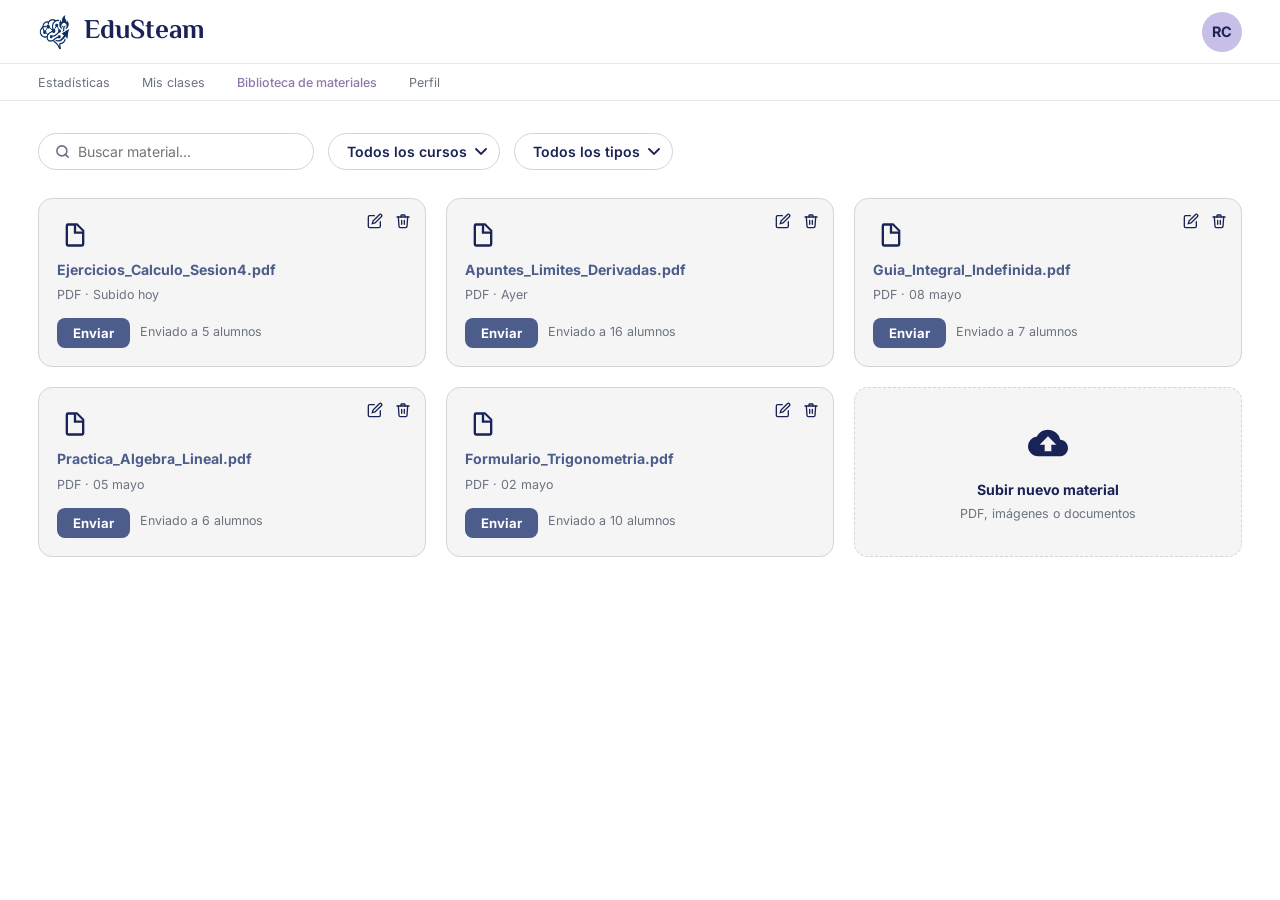
==== commit c9285b37: "feat: Actualización de funcionalidades" ====
--- a/biblioteca_materiales.html
+++ b/biblioteca_materiales.html
@@ -165,15 +165,6 @@
       <img src="images/logo.png" alt="EduSteam">
       <span>EduSteam</span>
 
-      <div class="bc">
-      <ul class="nav-links">
-      <li><a href="estadisticas_tutor.html">Estadísticas</a></li>
-      <li><a href="clases_tutor.html">Mis clases</a></li>
-      <li><a href="biblioteca_materiales.html" class="active">Biblioteca de materiales</a></li>
-      <li><a href="perfil_usuario.html">Perfil</a></li>
-      </ul>
-      </div>
-
     </a>
     <div class="profile-dropdown">
       <button class="avatar-btn" id="profileButton" aria-haspopup="true" aria-expanded="false">RC</button>
@@ -187,7 +178,12 @@
   </nav>
 
   <div class="breadcrumb">
-    <a href="buscar_tutores.html">Tutor</a> → <span>Mi biblioteca de materiales</span>
+    <ul class="nav-links">
+      <li><a href="estadisticas_tutor.html">Estadísticas</a></li>
+      <li><a href="clases_tutor.html">Mis clases</a></li>
+      <li><a href="biblioteca_materiales.html" class="active">Biblioteca de materiales</a></li>
+      <li><a href="perfil_tutor.html">Perfil</a></li>
+      </ul>
   </div>
 
   
--- a/style.css
+++ b/style.css
@@ -132,7 +132,7 @@
       font-family: 'El Messiri', sans-serif;
       font-size: clamp(7rem, 8vw, 9rem);
       font-weight: 900;
-      color: #1B1E47;
+      color: #6469b2;
       line-height: 1.0;
       display: block;
     }
@@ -196,6 +196,33 @@
       border-bottom: 0.5px solid #e2e2e2;
       padding-bottom: 15px;
       margin-bottom: 15px;
+    }
+
+    .btn-export {
+      display: inline-flex;
+      align-items: center;
+      gap: 10px;
+      background: #9176AB;
+      color: #fff;
+      border: none;
+      border-radius: 12px;
+      padding: 12px 18px;
+      font-family: 'Inter', sans-serif;
+      font-size: .92rem;
+      font-weight: 600;
+      cursor: pointer;
+      transition: background .2s ease, transform .2s ease, box-shadow .2s ease;
+    }
+
+    .btn-export:hover {
+      background: #79608d;
+      transform: translateY(-1px);
+      box-shadow: 0 10px 24px rgba(0, 0, 0, 0.08);
+    }
+
+    .btn-export svg {
+      width: 16px;
+      height: 16px;
     }
 
     .stat-stars {
@@ -3046,11 +3073,19 @@
 .breadcrumb-row {
   display: flex;
   align-items: center;
-  justify-content: flex-start;
+  justify-content: space-between;
   padding: 10px 48px;
   border-bottom: 2px solid rgba(0,0,0,0.12);
   width: 100%;
   box-sizing: border-box;
+}
+
+.btn-export {
+  background: #2563eb;
+}
+
+.btn-export:hover {
+  background: #1e40af;
 }
 
 
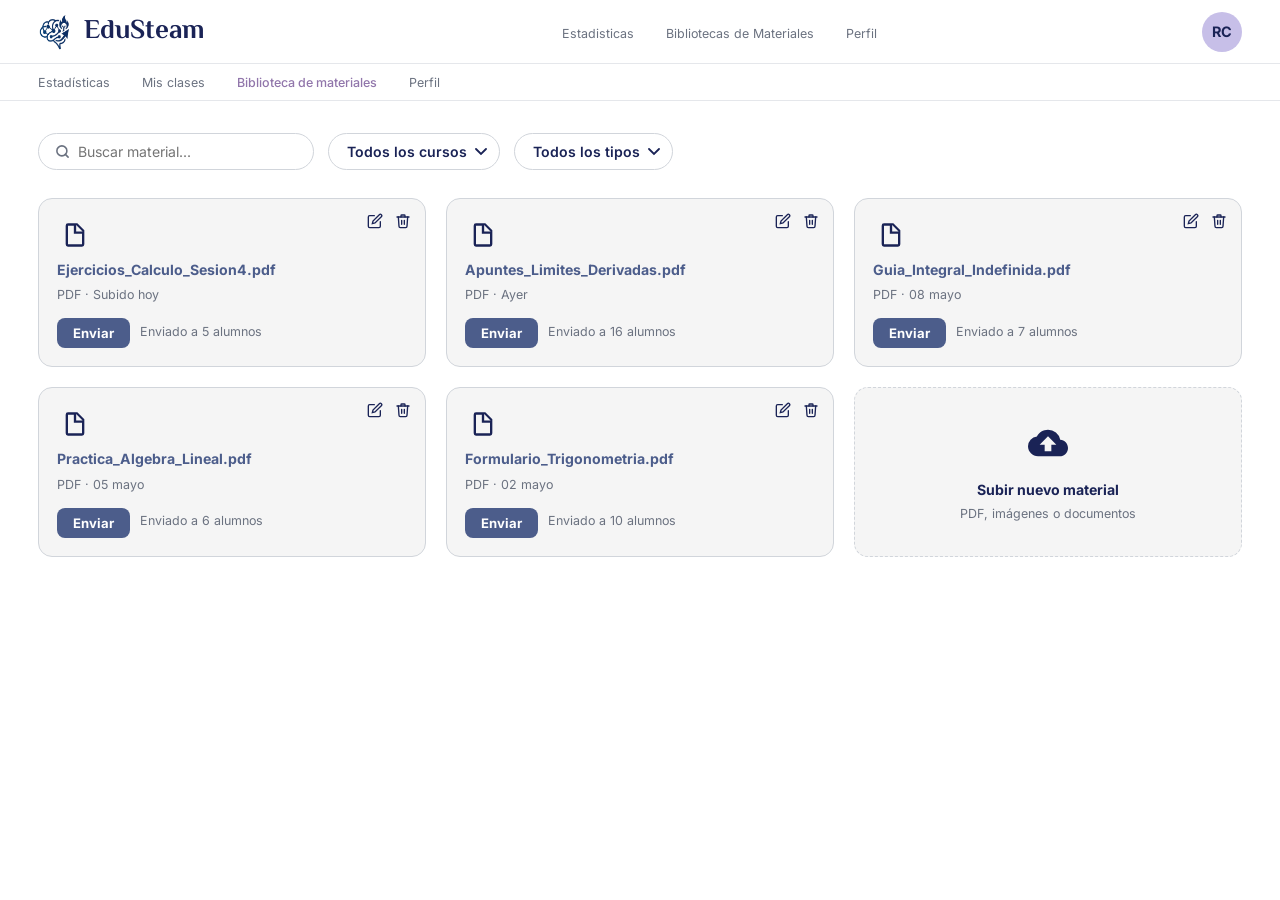
==== commit b3fcaa6a: "fix: Actualización de botones de usuario" ====
--- a/biblioteca_materiales.html
+++ b/biblioteca_materiales.html
@@ -164,6 +164,14 @@
     <a class="app-logo" href="index.html">
       <img src="images/logo.png" alt="EduSteam">
       <span>EduSteam</span>
+
+      <div class="bc">
+      <ul class="nav-links">
+      <li><a href="estadisticas_tutor.html">Estadisticas</a></li>
+      <li><a href="biblioteca_materiales.html">Bibliotecas de Materiales</a></li>
+      <li><a href="perfil_usuario.html">Perfil</a></li>
+      </ul>
+      </div>
 
     </a>
     <div class="profile-dropdown">
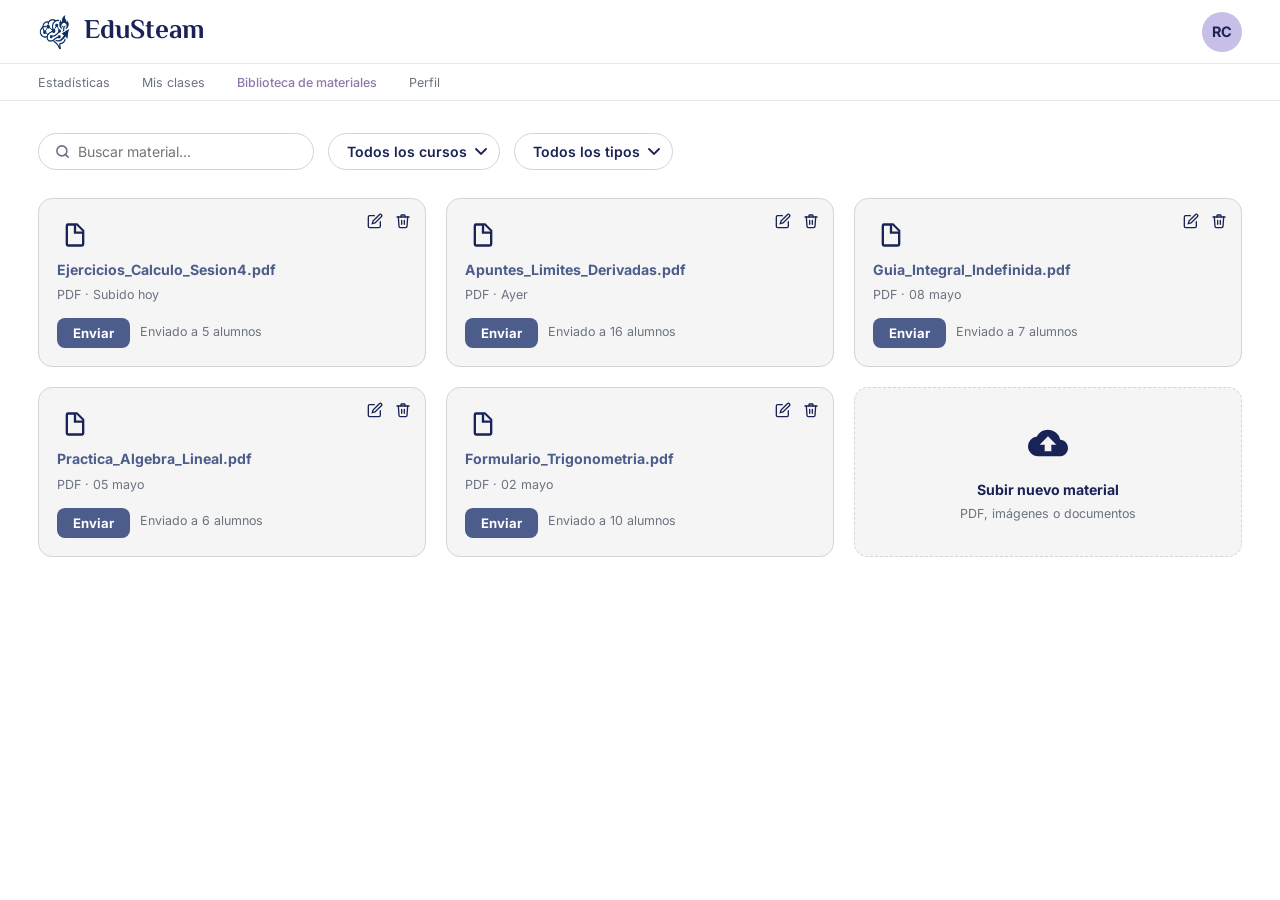
==== commit f44cb86a: "fix: Actualización de barra de navegación para secciones Removed navigation links from the header se" ====
--- a/biblioteca_materiales.html
+++ b/biblioteca_materiales.html
@@ -164,14 +164,6 @@
     <a class="app-logo" href="index.html">
       <img src="images/logo.png" alt="EduSteam">
       <span>EduSteam</span>
-
-      <div class="bc">
-      <ul class="nav-links">
-      <li><a href="estadisticas_tutor.html">Estadisticas</a></li>
-      <li><a href="biblioteca_materiales.html">Bibliotecas de Materiales</a></li>
-      <li><a href="perfil_usuario.html">Perfil</a></li>
-      </ul>
-      </div>
 
     </a>
     <div class="profile-dropdown">
--- a/style.css
+++ b/style.css
@@ -3189,4 +3189,4 @@
         font-size:2rem;
     }
 
-}+}
